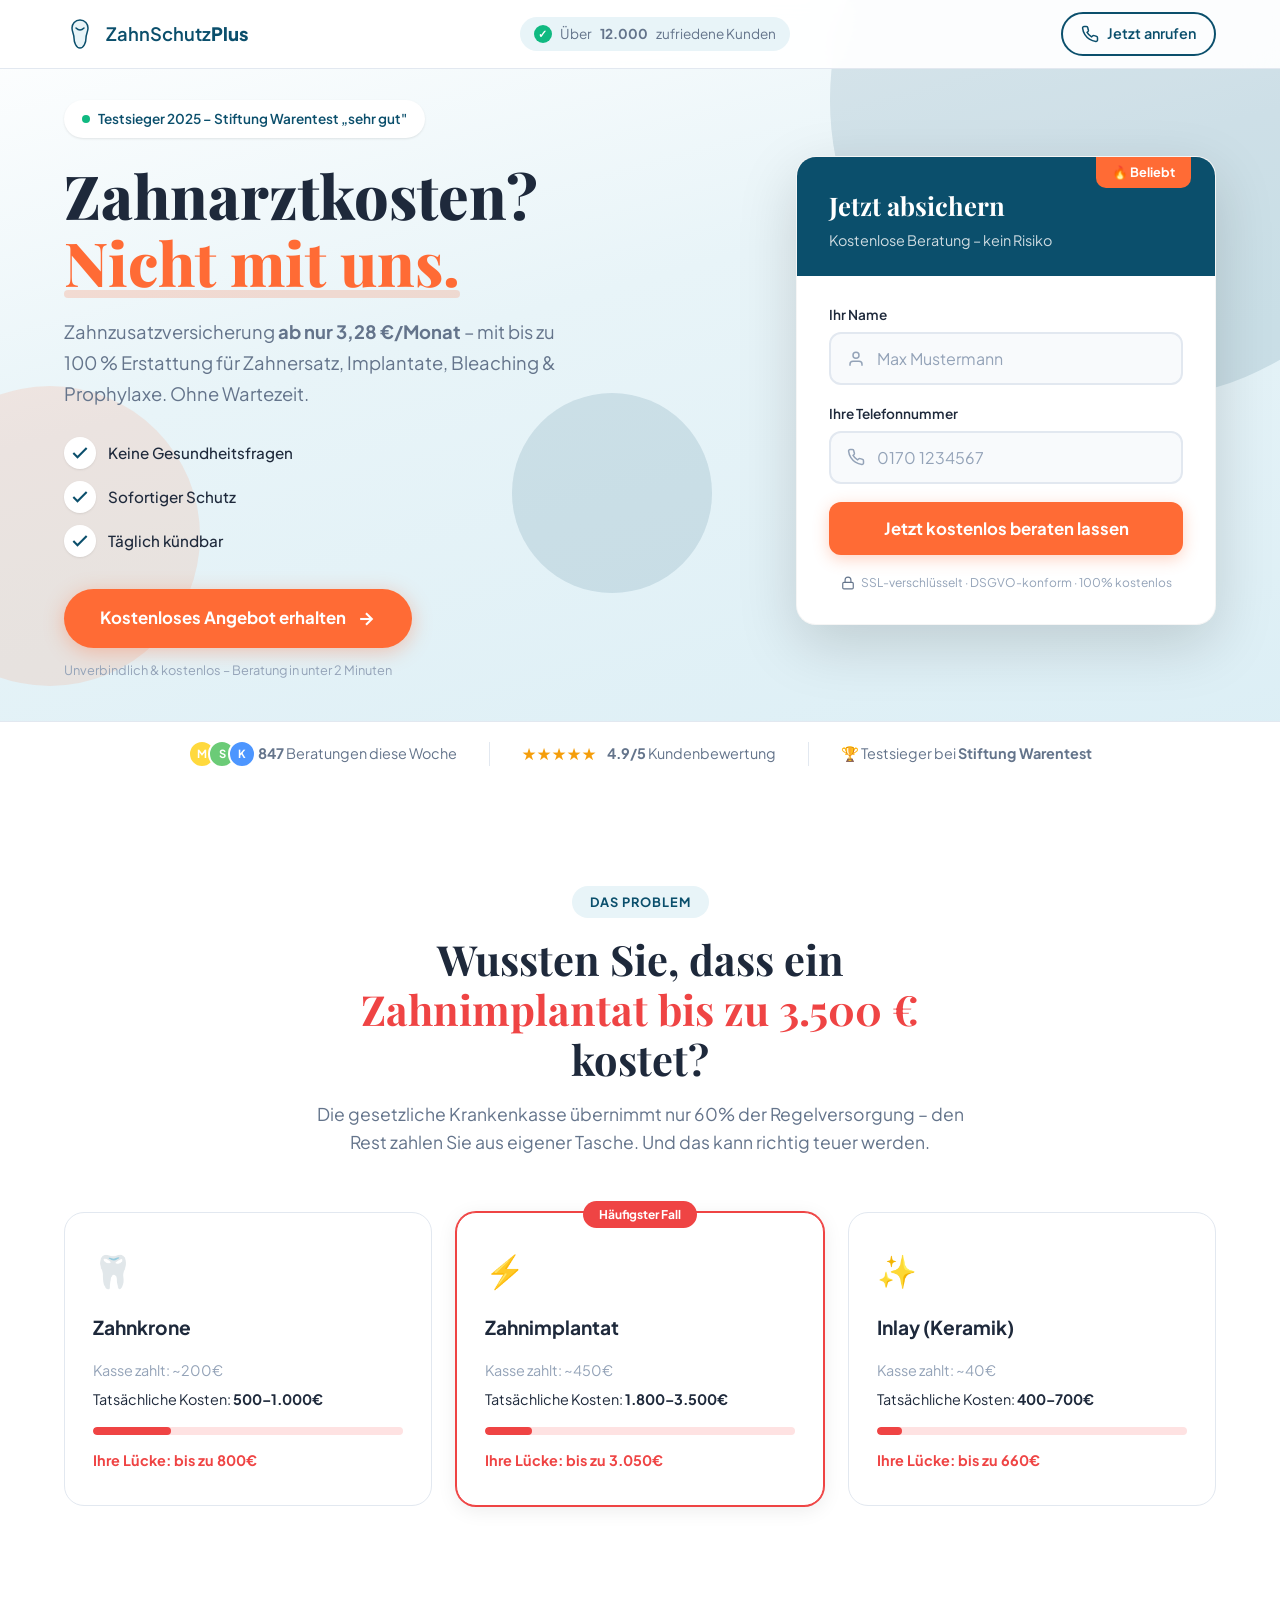
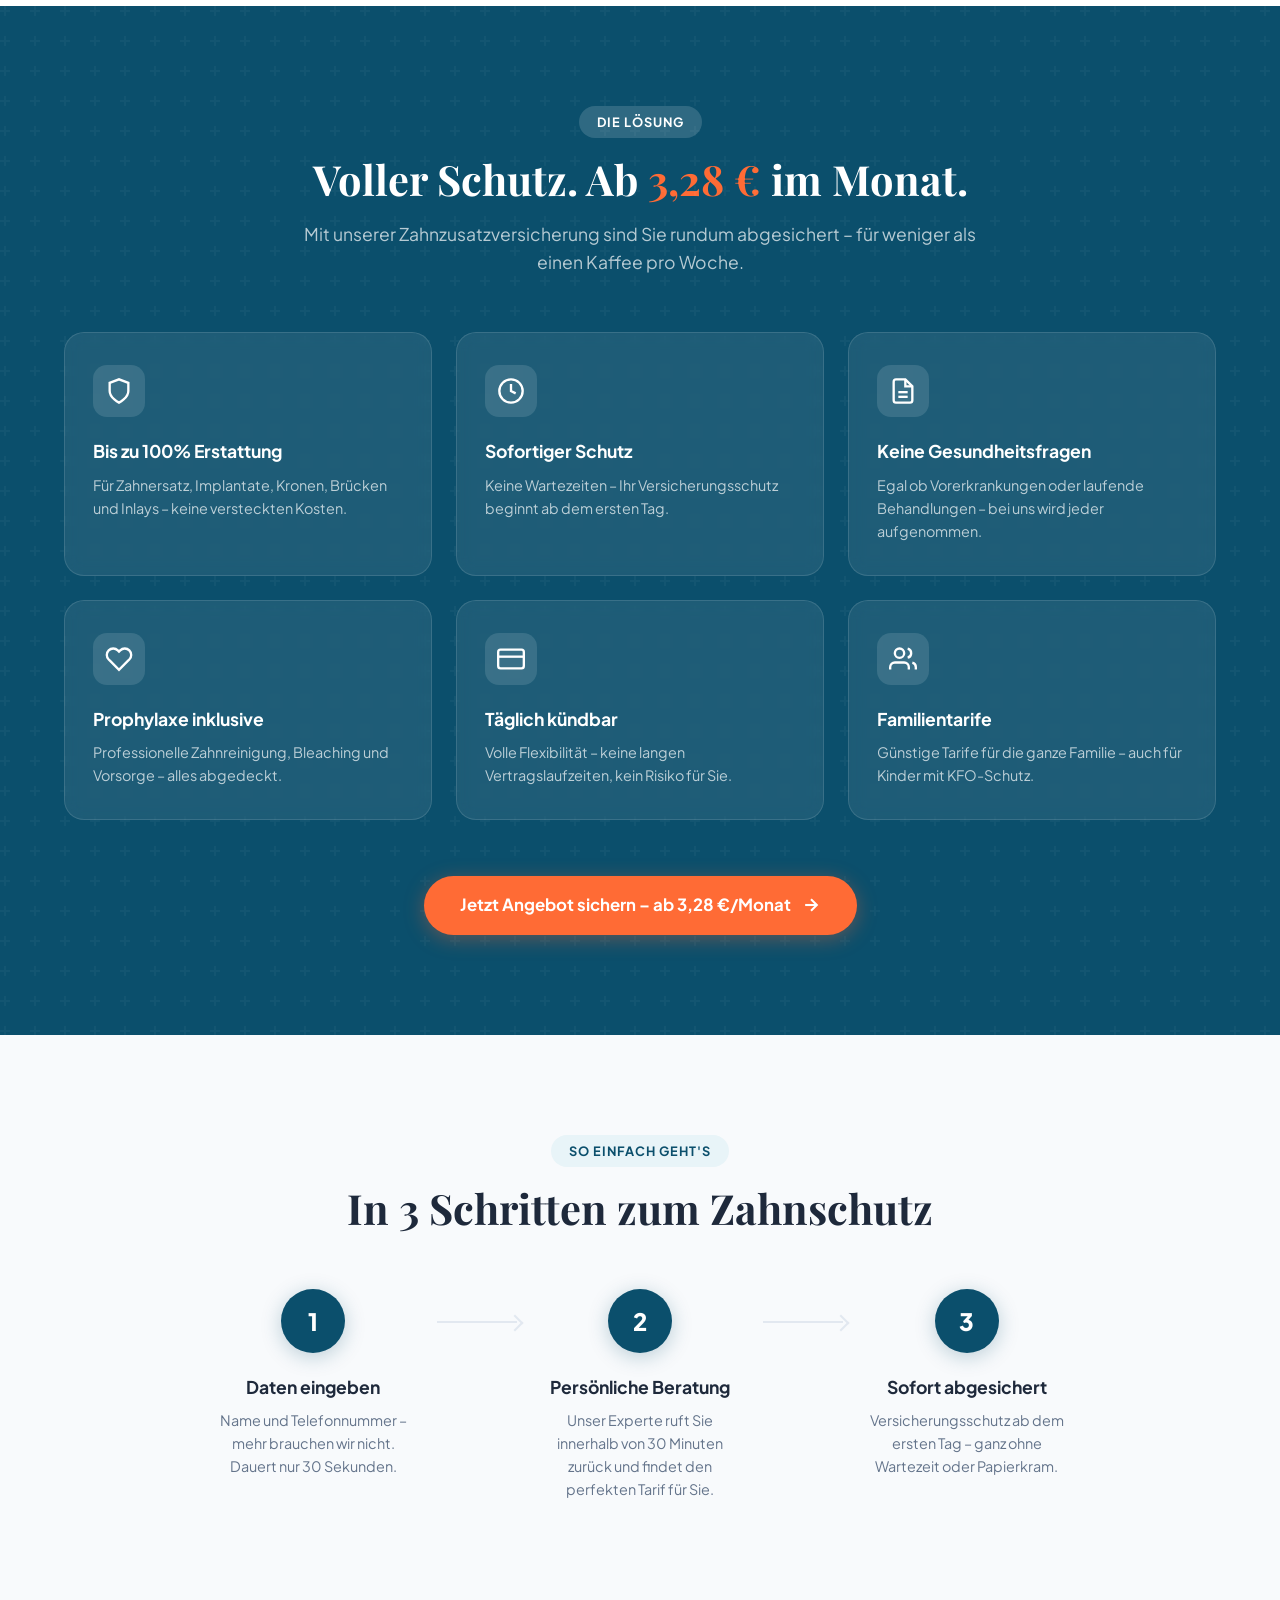
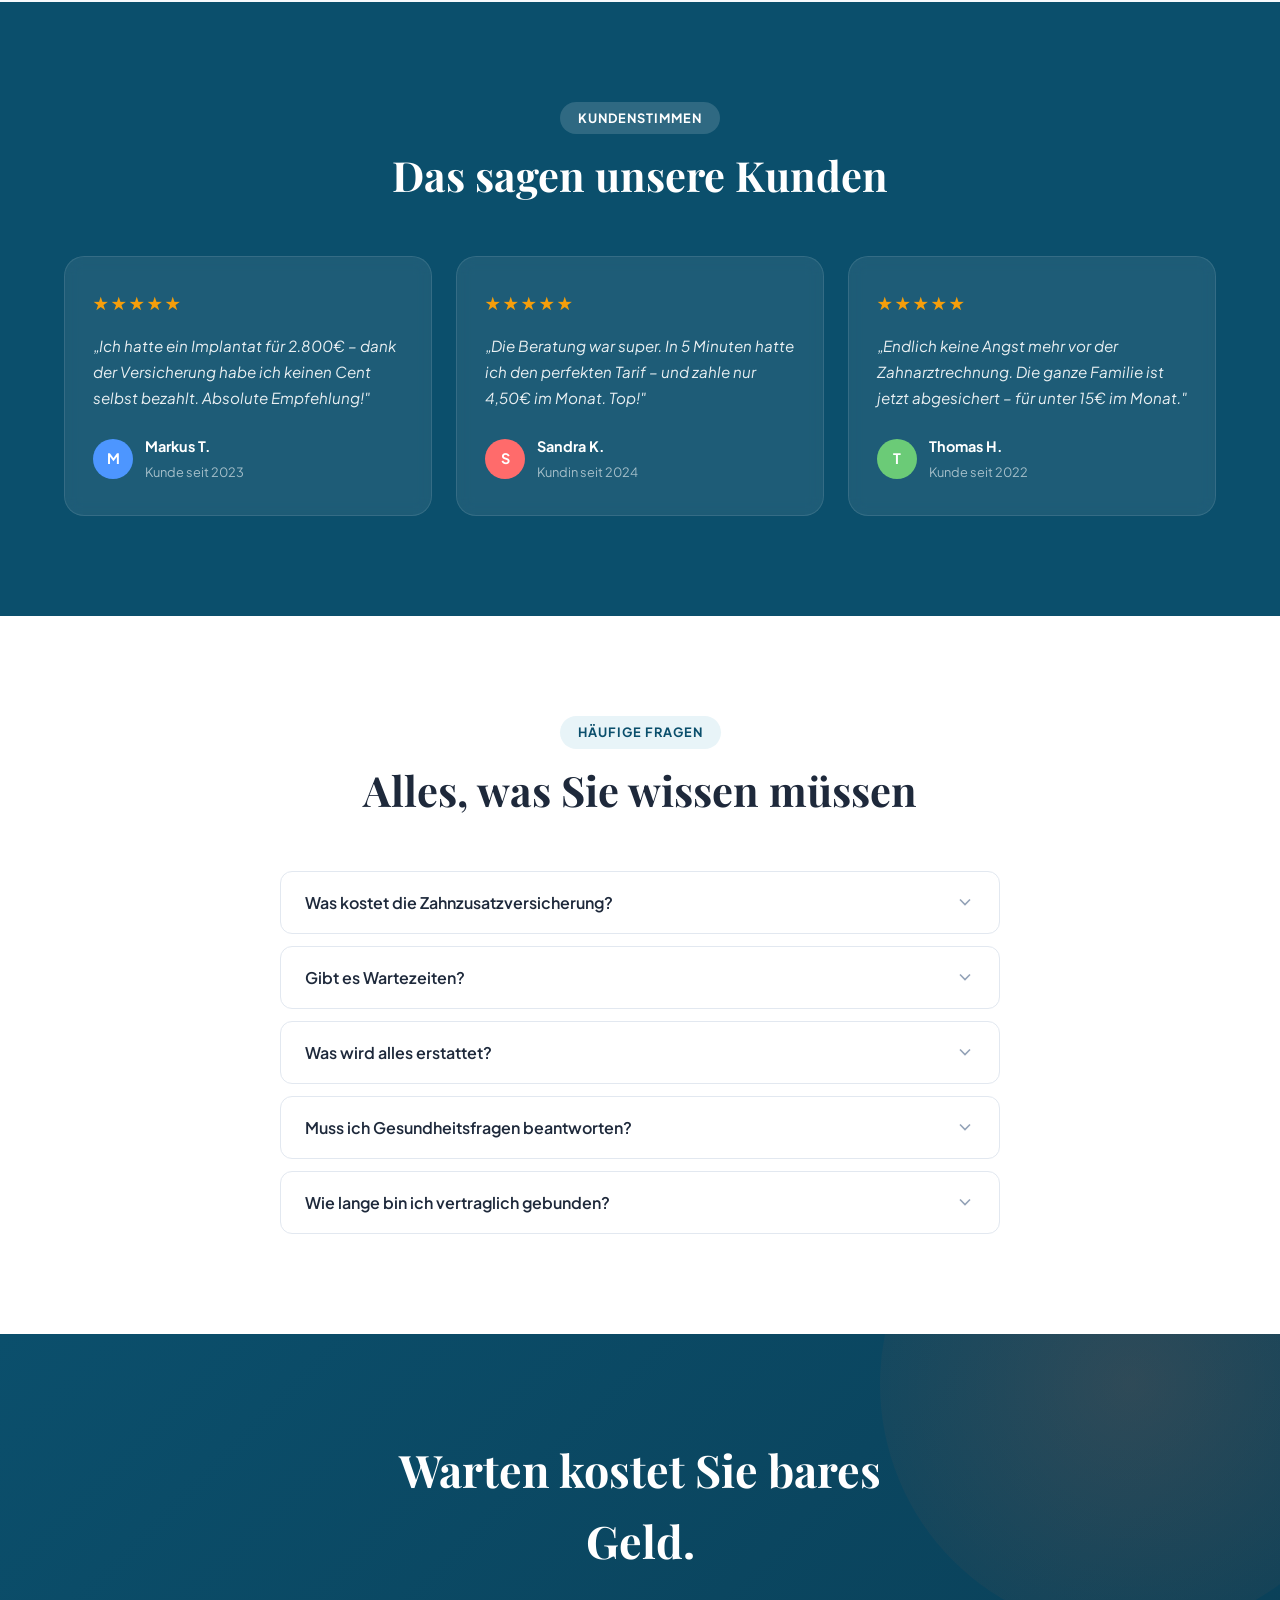
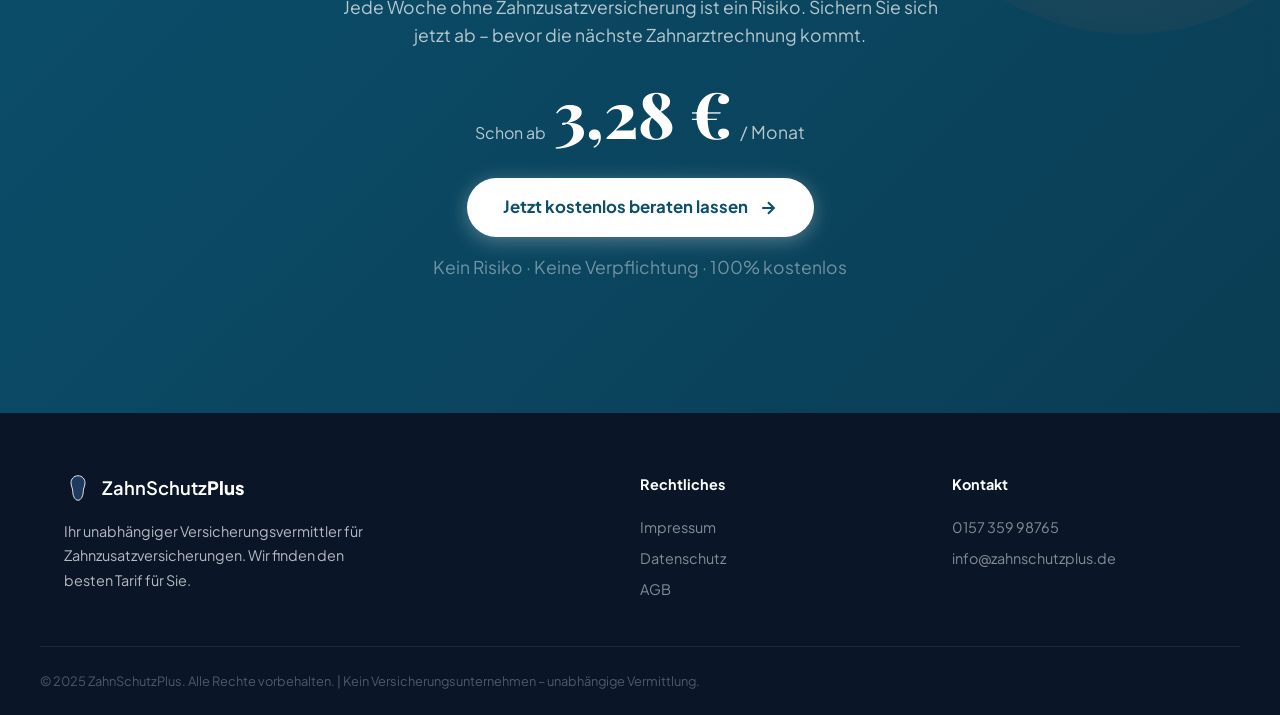
==== index.html @ f031a1da "Start Setup" ====
<!DOCTYPE html>
<html lang="de">
<head>
    <meta charset="UTF-8">
    <meta name="viewport" content="width=device-width, initial-scale=1.0">
    <title>Zahnzusatzversicherung ab 3,28€ – Jetzt Kosten sparen</title>
    <meta name="description" content="Zahnzusatzversicherung ab 3,28€/Monat. Bis zu 100% Erstattung für Zahnersatz, Implantate & Prophylaxe. Jetzt kostenlos beraten lassen!">
    <link rel="preconnect" href="https://fonts.googleapis.com">
    <link rel="preconnect" href="https://fonts.gstatic.com" crossorigin>
    <link href="https://fonts.googleapis.com/css2?family=Plus+Jakarta+Sans:wght@400;500;600;700;800&family=Playfair+Display:wght@700;800&display=swap" rel="stylesheet">
    <link rel="stylesheet" href="styles.css">
    <!-- Meta Pixel Placeholder -->
    <!-- <script>!function(f,b,e,v,n,t,s){...}(window,document,'script','https://connect.facebook.net/en_US/fbevents.js'); fbq('init', 'YOUR_PIXEL_ID'); fbq('track', 'PageView');</script> -->
</head>
<body>
    <!-- Floating CTA Mobile -->
    <div class="floating-cta" id="floatingCta">
        <a href="#formular" class="floating-cta-btn">
            <span class="pulse-dot"></span>
            Jetzt ab 3,28€ absichern
        </a>
    </div>

    <!-- Navigation -->
    <nav class="navbar" id="navbar">
        <div class="container nav-container">
            <div class="logo">
                <svg width="32" height="32" viewBox="0 0 32 32" fill="none">
                    <path d="M16 2C11 2 8 6 8 10C8 14 10 16 10 20C10 24 12 30 16 30C20 30 22 24 22 20C22 16 24 14 24 10C24 6 21 2 16 2Z" fill="url(#toothGrad)" stroke="#0B4F6C" stroke-width="1.5"/>
                    <path d="M12 10C12 10 14 12 16 12C18 12 20 10 20 10" stroke="#0B4F6C" stroke-width="1.5" stroke-linecap="round"/>
                    <defs>
                        <linearGradient id="toothGrad" x1="8" y1="2" x2="24" y2="30">
                            <stop stop-color="#E8F4F8"/>
                            <stop offset="1" stop-color="#B8DDE6"/>
                        </linearGradient>
                    </defs>
                </svg>
                <span>ZahnSchutz<strong>Plus</strong></span>
            </div>
            <div class="nav-badge">
                <span class="badge-icon">✓</span>
                Über <strong>12.000</strong> zufriedene Kunden
            </div>
            <a href="tel:+4915735998765" class="nav-phone">
                <svg width="18" height="18" viewBox="0 0 24 24" fill="none" stroke="currentColor" stroke-width="2"><path d="M22 16.92v3a2 2 0 0 1-2.18 2 19.79 19.79 0 0 1-8.63-3.07 19.5 19.5 0 0 1-6-6 19.79 19.79 0 0 1-3.07-8.67A2 2 0 0 1 4.11 2h3a2 2 0 0 1 2 1.72c.127.96.361 1.903.7 2.81a2 2 0 0 1-.45 2.11L8.09 9.91a16 16 0 0 0 6 6l1.27-1.27a2 2 0 0 1 2.11-.45c.907.339 1.85.573 2.81.7A2 2 0 0 1 22 16.92z"/></svg>
                Jetzt anrufen
            </a>
        </div>
    </nav>

    <!-- Hero Section -->
    <header class="hero">
        <div class="hero-bg-shapes">
            <div class="shape shape-1"></div>
            <div class="shape shape-2"></div>
            <div class="shape shape-3"></div>
        </div>
        <div class="container hero-grid">
            <div class="hero-content">
                <div class="hero-tag">
                    <span class="tag-dot"></span>
                    Testsieger 2025 – Stiftung Warentest „sehr gut"
                </div>
                <h1>
                    Zahnarztkosten?<br>
                    <span class="hero-highlight">Nicht mit uns.</span>
                </h1>
                <p class="hero-subtitle">
                    Zahnzusatzversicherung <strong>ab nur 3,28 €/Monat</strong> – mit bis zu 100&nbsp;% Erstattung für Zahnersatz, Implantate, Bleaching &amp; Prophylaxe. Ohne Wartezeit.
                </p>
                <div class="hero-benefits">
                    <div class="benefit-item">
                        <div class="benefit-icon">
                            <svg width="20" height="20" viewBox="0 0 24 24" fill="none" stroke="#0B4F6C" stroke-width="2.5"><polyline points="20 6 9 17 4 12"/></svg>
                        </div>
                        <span>Keine Gesundheitsfragen</span>
                    </div>
                    <div class="benefit-item">
                        <div class="benefit-icon">
                            <svg width="20" height="20" viewBox="0 0 24 24" fill="none" stroke="#0B4F6C" stroke-width="2.5"><polyline points="20 6 9 17 4 12"/></svg>
                        </div>
                        <span>Sofortiger Schutz</span>
                    </div>
                    <div class="benefit-item">
                        <div class="benefit-icon">
                            <svg width="20" height="20" viewBox="0 0 24 24" fill="none" stroke="#0B4F6C" stroke-width="2.5"><polyline points="20 6 9 17 4 12"/></svg>
                        </div>
                        <span>Täglich kündbar</span>
                    </div>
                </div>
                <a href="#formular" class="hero-cta">
                    Kostenloses Angebot erhalten
                    <svg width="20" height="20" viewBox="0 0 24 24" fill="none" stroke="currentColor" stroke-width="2.5"><line x1="5" y1="12" x2="19" y2="12"/><polyline points="12 5 19 12 12 19"/></svg>
                </a>
                <p class="hero-micro">Unverbindlich &amp; kostenlos – Beratung in unter 2 Minuten</p>
            </div>
            <div class="hero-visual">
                <div class="hero-card" id="formular">
                    <div class="card-header">
                        <div class="card-badge">🔥 Beliebt</div>
                        <h2>Jetzt absichern</h2>
                        <p>Kostenlose Beratung – kein Risiko</p>
                    </div>
                    <form class="lead-form" id="leadForm" action="#" method="POST">
                        <div class="form-group">
                            <label for="name">Ihr Name</label>
                            <div class="input-wrap">
                                <svg width="18" height="18" viewBox="0 0 24 24" fill="none" stroke="#94a3b8" stroke-width="2"><path d="M20 21v-2a4 4 0 0 0-4-4H8a4 4 0 0 0-4 4v2"/><circle cx="12" cy="7" r="4"/></svg>
                                <input type="text" id="name" name="name" placeholder="Max Mustermann" required autocomplete="name">
                            </div>
                        </div>
                        <div class="form-group">
                            <label for="telefon">Ihre Telefonnummer</label>
                            <div class="input-wrap">
                                <svg width="18" height="18" viewBox="0 0 24 24" fill="none" stroke="#94a3b8" stroke-width="2"><path d="M22 16.92v3a2 2 0 0 1-2.18 2 19.79 19.79 0 0 1-8.63-3.07 19.5 19.5 0 0 1-6-6 19.79 19.79 0 0 1-3.07-8.67A2 2 0 0 1 4.11 2h3a2 2 0 0 1 2 1.72c.127.96.361 1.903.7 2.81a2 2 0 0 1-.45 2.11L8.09 9.91a16 16 0 0 0 6 6l1.27-1.27a2 2 0 0 1 2.11-.45c.907.339 1.85.573 2.81.7A2 2 0 0 1 22 16.92z"/></svg>
                                <input type="tel" id="telefon" name="telefon" placeholder="0170 1234567" required autocomplete="tel">
                            </div>
                        </div>
                        <button type="submit" class="submit-btn" id="submitBtn">
                            <span class="btn-text">Jetzt kostenlos beraten lassen</span>
                            <span class="btn-loader" style="display:none;">
                                <svg width="20" height="20" viewBox="0 0 24 24"><circle cx="12" cy="12" r="10" stroke="white" stroke-width="3" fill="none" stroke-dasharray="31.4 31.4" stroke-linecap="round"><animateTransform attributeName="transform" type="rotate" dur="1s" from="0 12 12" to="360 12 12" repeatCount="indefinite"/></circle></svg>
                            </span>
                        </button>
                        <div class="form-trust">
                            <svg width="14" height="14" viewBox="0 0 24 24" fill="none" stroke="#64748b" stroke-width="2"><rect x="3" y="11" width="18" height="11" rx="2" ry="2"/><path d="M7 11V7a5 5 0 0 1 10 0v4"/></svg>
                            <span>SSL-verschlüsselt · DSGVO-konform · 100% kostenlos</span>
                        </div>
                    </form>
                    <div class="form-success" id="formSuccess" style="display:none;">
                        <div class="success-icon">
                            <svg width="48" height="48" viewBox="0 0 24 24" fill="none" stroke="#10b981" stroke-width="2"><path d="M22 11.08V12a10 10 0 1 1-5.93-9.14"/><polyline points="22 4 12 14.01 9 11.01"/></svg>
                        </div>
                        <h3>Vielen Dank!</h3>
                        <p>Wir melden uns innerhalb von <strong>30 Minuten</strong> bei Ihnen – versprochen.</p>
                    </div>
                </div>
            </div>
        </div>
        <!-- Social Proof Bar -->
        <div class="social-proof-bar">
            <div class="container proof-scroll">
                <div class="proof-item">
                    <div class="proof-avatars">
                        <div class="avatar" style="background:#FFD93D;">M</div>
                        <div class="avatar" style="background:#6BCB77;">S</div>
                        <div class="avatar" style="background:#4D96FF;">K</div>
                    </div>
                    <span><strong>847</strong> Beratungen diese Woche</span>
                </div>
                <div class="proof-divider"></div>
                <div class="proof-item">
                    <div class="stars">★★★★★</div>
                    <span><strong>4.9/5</strong> Kundenbewertung</span>
                </div>
                <div class="proof-divider"></div>
                <div class="proof-item">
                    <span>🏆 Testsieger bei <strong>Stiftung Warentest</strong></span>
                </div>
            </div>
        </div>
    </header>

    <!-- Problem / Pain Section -->
    <section class="pain-section">
        <div class="container">
            <div class="pain-header">
                <span class="section-tag">Das Problem</span>
                <h2>Wussten Sie, dass ein <span class="text-accent">Zahnimplantat bis zu 3.500&nbsp;€</span> kostet?</h2>
                <p>Die gesetzliche Krankenkasse übernimmt nur 60% der Regelversorgung – den Rest zahlen Sie aus eigener Tasche. Und das kann richtig teuer werden.</p>
            </div>
            <div class="cost-cards">
                <div class="cost-card">
                    <div class="cost-icon">🦷</div>
                    <h3>Zahnkrone</h3>
                    <div class="cost-range">
                        <span class="cost-kasse">Kasse zahlt: ~200€</span>
                        <span class="cost-real">Tatsächliche Kosten: <strong>500–1.000€</strong></span>
                    </div>
                    <div class="cost-bar">
                        <div class="cost-bar-fill" style="--fill: 25%"></div>
                    </div>
                    <span class="cost-gap">Ihre Lücke: bis zu 800€</span>
                </div>
                <div class="cost-card featured">
                    <div class="cost-icon">⚡</div>
                    <h3>Zahnimplantat</h3>
                    <div class="cost-range">
                        <span class="cost-kasse">Kasse zahlt: ~450€</span>
                        <span class="cost-real">Tatsächliche Kosten: <strong>1.800–3.500€</strong></span>
                    </div>
                    <div class="cost-bar">
                        <div class="cost-bar-fill" style="--fill: 15%"></div>
                    </div>
                    <span class="cost-gap">Ihre Lücke: bis zu 3.050€</span>
                </div>
                <div class="cost-card">
                    <div class="cost-icon">✨</div>
                    <h3>Inlay (Keramik)</h3>
                    <div class="cost-range">
                        <span class="cost-kasse">Kasse zahlt: ~40€</span>
                        <span class="cost-real">Tatsächliche Kosten: <strong>400–700€</strong></span>
                    </div>
                    <div class="cost-bar">
                        <div class="cost-bar-fill" style="--fill: 8%"></div>
                    </div>
                    <span class="cost-gap">Ihre Lücke: bis zu 660€</span>
                </div>
            </div>
        </div>
    </section>

    <!-- Solution / Benefits Section -->
    <section class="solution-section">
        <div class="container">
            <div class="solution-header">
                <span class="section-tag tag-light">Die Lösung</span>
                <h2>Voller Schutz. Ab <span class="price-highlight">3,28 €</span> im Monat.</h2>
                <p>Mit unserer Zahnzusatzversicherung sind Sie rundum abgesichert – für weniger als einen Kaffee pro Woche.</p>
            </div>
            <div class="benefits-grid">
                <div class="benefit-card">
                    <div class="bc-icon">
                        <svg width="28" height="28" viewBox="0 0 24 24" fill="none" stroke="currentColor" stroke-width="2"><path d="M12 22s8-4 8-10V5l-8-3-8 3v7c0 6 8 10 8 10z"/></svg>
                    </div>
                    <h3>Bis zu 100% Erstattung</h3>
                    <p>Für Zahnersatz, Implantate, Kronen, Brücken und Inlays – keine versteckten Kosten.</p>
                </div>
                <div class="benefit-card">
                    <div class="bc-icon">
                        <svg width="28" height="28" viewBox="0 0 24 24" fill="none" stroke="currentColor" stroke-width="2"><circle cx="12" cy="12" r="10"/><polyline points="12 6 12 12 16 14"/></svg>
                    </div>
                    <h3>Sofortiger Schutz</h3>
                    <p>Keine Wartezeiten – Ihr Versicherungsschutz beginnt ab dem ersten Tag.</p>
                </div>
                <div class="benefit-card">
                    <div class="bc-icon">
                        <svg width="28" height="28" viewBox="0 0 24 24" fill="none" stroke="currentColor" stroke-width="2"><path d="M14 2H6a2 2 0 0 0-2 2v16a2 2 0 0 0 2 2h12a2 2 0 0 0 2-2V8z"/><polyline points="14 2 14 8 20 8"/><line x1="16" y1="13" x2="8" y2="13"/><line x1="16" y1="17" x2="8" y2="17"/></svg>
                    </div>
                    <h3>Keine Gesundheitsfragen</h3>
                    <p>Egal ob Vorerkrankungen oder laufende Behandlungen – bei uns wird jeder aufgenommen.</p>
                </div>
                <div class="benefit-card">
                    <div class="bc-icon">
                        <svg width="28" height="28" viewBox="0 0 24 24" fill="none" stroke="currentColor" stroke-width="2"><path d="M20.84 4.61a5.5 5.5 0 0 0-7.78 0L12 5.67l-1.06-1.06a5.5 5.5 0 0 0-7.78 7.78l1.06 1.06L12 21.23l7.78-7.78 1.06-1.06a5.5 5.5 0 0 0 0-7.78z"/></svg>
                    </div>
                    <h3>Prophylaxe inklusive</h3>
                    <p>Professionelle Zahnreinigung, Bleaching und Vorsorge – alles abgedeckt.</p>
                </div>
                <div class="benefit-card">
                    <div class="bc-icon">
                        <svg width="28" height="28" viewBox="0 0 24 24" fill="none" stroke="currentColor" stroke-width="2"><rect x="1" y="4" width="22" height="16" rx="2" ry="2"/><line x1="1" y1="10" x2="23" y2="10"/></svg>
                    </div>
                    <h3>Täglich kündbar</h3>
                    <p>Volle Flexibilität – keine langen Vertragslaufzeiten, kein Risiko für Sie.</p>
                </div>
                <div class="benefit-card">
                    <div class="bc-icon">
                        <svg width="28" height="28" viewBox="0 0 24 24" fill="none" stroke="currentColor" stroke-width="2"><path d="M17 21v-2a4 4 0 0 0-4-4H5a4 4 0 0 0-4 4v2"/><circle cx="9" cy="7" r="4"/><path d="M23 21v-2a4 4 0 0 0-3-3.87"/><path d="M16 3.13a4 4 0 0 1 0 7.75"/></svg>
                    </div>
                    <h3>Familientarife</h3>
                    <p>Günstige Tarife für die ganze Familie – auch für Kinder mit KFO-Schutz.</p>
                </div>
            </div>
            <div class="solution-cta">
                <a href="#formular" class="hero-cta">
                    Jetzt Angebot sichern – ab 3,28 €/Monat
                    <svg width="20" height="20" viewBox="0 0 24 24" fill="none" stroke="currentColor" stroke-width="2.5"><line x1="5" y1="12" x2="19" y2="12"/><polyline points="12 5 19 12 12 19"/></svg>
                </a>
            </div>
        </div>
    </section>

    <!-- How It Works -->
    <section class="process-section">
        <div class="container">
            <div class="process-header">
                <span class="section-tag">So einfach geht's</span>
                <h2>In 3 Schritten zum Zahnschutz</h2>
            </div>
            <div class="process-steps">
                <div class="step">
                    <div class="step-number">1</div>
                    <div class="step-content">
                        <h3>Daten eingeben</h3>
                        <p>Name und Telefonnummer – mehr brauchen wir nicht. Dauert nur 30 Sekunden.</p>
                    </div>
                </div>
                <div class="step-connector"></div>
                <div class="step">
                    <div class="step-number">2</div>
                    <div class="step-content">
                        <h3>Persönliche Beratung</h3>
                        <p>Unser Experte ruft Sie innerhalb von 30 Minuten zurück und findet den perfekten Tarif für Sie.</p>
                    </div>
                </div>
                <div class="step-connector"></div>
                <div class="step">
                    <div class="step-number">3</div>
                    <div class="step-content">
                        <h3>Sofort abgesichert</h3>
                        <p>Versicherungsschutz ab dem ersten Tag – ganz ohne Wartezeit oder Papierkram.</p>
                    </div>
                </div>
            </div>
        </div>
    </section>

    <!-- Testimonials -->
    <section class="testimonials-section">
        <div class="container">
            <div class="testimonials-header">
                <span class="section-tag tag-light">Kundenstimmen</span>
                <h2>Das sagen unsere Kunden</h2>
            </div>
            <div class="testimonials-grid">
                <div class="testimonial-card">
                    <div class="tc-stars">★★★★★</div>
                    <p>„Ich hatte ein Implantat für 2.800€ – dank der Versicherung habe ich keinen Cent selbst bezahlt. Absolute Empfehlung!"</p>
                    <div class="tc-author">
                        <div class="tc-avatar" style="background:#4D96FF;">M</div>
                        <div>
                            <strong>Markus T.</strong>
                            <span>Kunde seit 2023</span>
                        </div>
                    </div>
                </div>
                <div class="testimonial-card">
                    <div class="tc-stars">★★★★★</div>
                    <p>„Die Beratung war super. In 5 Minuten hatte ich den perfekten Tarif – und zahle nur 4,50€ im Monat. Top!"</p>
                    <div class="tc-author">
                        <div class="tc-avatar" style="background:#FF6B6B;">S</div>
                        <div>
                            <strong>Sandra K.</strong>
                            <span>Kundin seit 2024</span>
                        </div>
                    </div>
                </div>
                <div class="testimonial-card">
                    <div class="tc-stars">★★★★★</div>
                    <p>„Endlich keine Angst mehr vor der Zahnarztrechnung. Die ganze Familie ist jetzt abgesichert – für unter 15€ im Monat."</p>
                    <div class="tc-author">
                        <div class="tc-avatar" style="background:#6BCB77;">T</div>
                        <div>
                            <strong>Thomas H.</strong>
                            <span>Kunde seit 2022</span>
                        </div>
                    </div>
                </div>
            </div>
        </div>
    </section>

    <!-- FAQ Section -->
    <section class="faq-section">
        <div class="container">
            <div class="faq-header">
                <span class="section-tag">Häufige Fragen</span>
                <h2>Alles, was Sie wissen müssen</h2>
            </div>
            <div class="faq-list">
                <div class="faq-item">
                    <button class="faq-question" aria-expanded="false">
                        <span>Was kostet die Zahnzusatzversicherung?</span>
                        <svg width="20" height="20" viewBox="0 0 24 24" fill="none" stroke="currentColor" stroke-width="2"><polyline points="6 9 12 15 18 9"/></svg>
                    </button>
                    <div class="faq-answer">
                        <p>Unsere Tarife starten bereits ab <strong>3,28 € pro Monat</strong>. Der genaue Beitrag hängt von Ihrem Alter und dem gewählten Leistungsumfang ab. In der kostenlosen Beratung finden wir den optimalen Tarif für Sie.</p>
                    </div>
                </div>
                <div class="faq-item">
                    <button class="faq-question" aria-expanded="false">
                        <span>Gibt es Wartezeiten?</span>
                        <svg width="20" height="20" viewBox="0 0 24 24" fill="none" stroke="currentColor" stroke-width="2"><polyline points="6 9 12 15 18 9"/></svg>
                    </button>
                    <div class="faq-answer">
                        <p>Nein! Bei vielen unserer Top-Tarife gibt es <strong>keine Wartezeiten</strong>. Ihr Versicherungsschutz beginnt sofort ab dem ersten Tag – auch für bereits geplante Behandlungen.</p>
                    </div>
                </div>
                <div class="faq-item">
                    <button class="faq-question" aria-expanded="false">
                        <span>Was wird alles erstattet?</span>
                        <svg width="20" height="20" viewBox="0 0 24 24" fill="none" stroke="currentColor" stroke-width="2"><polyline points="6 9 12 15 18 9"/></svg>
                    </button>
                    <div class="faq-answer">
                        <p>Je nach Tarif erhalten Sie <strong>bis zu 100% Erstattung</strong> für: Zahnersatz (Kronen, Brücken, Implantate), Inlays, professionelle Zahnreinigung, Bleaching, Kieferorthopädie und alle weiteren zahnärztlichen Behandlungen.</p>
                    </div>
                </div>
                <div class="faq-item">
                    <button class="faq-question" aria-expanded="false">
                        <span>Muss ich Gesundheitsfragen beantworten?</span>
                        <svg width="20" height="20" viewBox="0 0 24 24" fill="none" stroke="currentColor" stroke-width="2"><polyline points="6 9 12 15 18 9"/></svg>
                    </button>
                    <div class="faq-answer">
                        <p><strong>Nein.</strong> Bei unseren beliebtesten Tarifen gibt es keine Gesundheitsfragen. Egal ob Vorerkrankungen, fehlende Zähne oder laufende Behandlungen – Sie werden aufgenommen.</p>
                    </div>
                </div>
                <div class="faq-item">
                    <button class="faq-question" aria-expanded="false">
                        <span>Wie lange bin ich vertraglich gebunden?</span>
                        <svg width="20" height="20" viewBox="0 0 24 24" fill="none" stroke="currentColor" stroke-width="2"><polyline points="6 9 12 15 18 9"/></svg>
                    </button>
                    <div class="faq-answer">
                        <p>Sie sind <strong>täglich kündbar</strong>. Keine Mindestlaufzeit, kein Risiko. Wenn Sie nicht zufrieden sind, können Sie jederzeit ohne Angabe von Gründen kündigen.</p>
                    </div>
                </div>
            </div>
        </div>
    </section>

    <!-- Final CTA Section -->
    <section class="final-cta-section">
        <div class="container">
            <div class="final-cta-content">
                <h2>Warten kostet Sie bares Geld.</h2>
                <p>Jede Woche ohne Zahnzusatzversicherung ist ein Risiko. Sichern Sie sich jetzt ab – bevor die nächste Zahnarztrechnung kommt.</p>
                <div class="final-price">
                    <span class="price-label">Schon ab</span>
                    <span class="price-value">3,28 €</span>
                    <span class="price-period">/ Monat</span>
                </div>
                <a href="#formular" class="hero-cta cta-white">
                    Jetzt kostenlos beraten lassen
                    <svg width="20" height="20" viewBox="0 0 24 24" fill="none" stroke="currentColor" stroke-width="2.5"><line x1="5" y1="12" x2="19" y2="12"/><polyline points="12 5 19 12 12 19"/></svg>
                </a>
                <p class="final-micro">Kein Risiko · Keine Verpflichtung · 100% kostenlos</p>
            </div>
        </div>
    </section>

    <!-- Footer -->
    <footer class="footer">
        <div class="container footer-grid">
            <div class="footer-brand">
                <div class="logo">
                    <svg width="28" height="28" viewBox="0 0 32 32" fill="none">
                        <path d="M16 2C11 2 8 6 8 10C8 14 10 16 10 20C10 24 12 30 16 30C20 30 22 24 22 20C22 16 24 14 24 10C24 6 21 2 16 2Z" fill="#1e3a5f" stroke="#fff" stroke-width="1"/>
                    </svg>
                    <span>ZahnSchutz<strong>Plus</strong></span>
                </div>
                <p>Ihr unabhängiger Versicherungsvermittler für Zahnzusatzversicherungen. Wir finden den besten Tarif für Sie.</p>
            </div>
            <div class="footer-links">
                <h4>Rechtliches</h4>
                <a href="impressum.html">Impressum</a>
                <a href="datenschutz.html">Datenschutz</a>
                <a href="agb.html">AGB</a>
            </div>
            <div class="footer-links">
                <h4>Kontakt</h4>
                <a href="tel:+4915735998765">0157 359 98765</a>
                <a href="mailto:info@zahnschutzplus.de">info@zahnschutzplus.de</a>
            </div>
        </div>
        <div class="container footer-bottom">
            <p>© 2025 ZahnSchutzPlus. Alle Rechte vorbehalten. | Kein Versicherungsunternehmen – unabhängige Vermittlung.</p>
        </div>
    </footer>

    <script src="script.js"></script>
</body>
</html>
---- styles.css ----
/* ========================================
   ZahnSchutzPlus – Lead Generation Page
   Premium Insurance Landing Page Styles
   ======================================== */

:root {
    --primary: #0B4F6C;
    --primary-dark: #083D54;
    --primary-light: #E8F4F8;
    --accent: #FF6B35;
    --accent-hover: #E55A2B;
    --success: #10b981;
    --warning: #f59e0b;
    --danger: #ef4444;
    --text: #1e293b;
    --text-muted: #64748b;
    --text-light: #94a3b8;
    --bg: #ffffff;
    --bg-soft: #f8fafc;
    --bg-warm: #FFF8F3;
    --border: #e2e8f0;
    --shadow-sm: 0 1px 3px rgba(0,0,0,.06), 0 1px 2px rgba(0,0,0,.04);
    --shadow-md: 0 4px 20px rgba(0,0,0,.08);
    --shadow-lg: 0 12px 40px rgba(0,0,0,.12);
    --shadow-xl: 0 20px 60px rgba(0,0,0,.15);
    --radius: 12px;
    --radius-lg: 20px;
    --radius-xl: 28px;
}

* { margin: 0; padding: 0; box-sizing: border-box; }

html { scroll-behavior: smooth; scroll-padding-top: 80px; }

body {
    font-family: 'Plus Jakarta Sans', -apple-system, BlinkMacSystemFont, sans-serif;
    color: var(--text);
    background: var(--bg);
    line-height: 1.6;
    -webkit-font-smoothing: antialiased;
    overflow-x: hidden;
}

.container {
    max-width: 1200px;
    margin: 0 auto;
    padding: 0 24px;
}

/* ---- Navbar ---- */
.navbar {
    position: fixed;
    top: 0;
    left: 0;
    right: 0;
    z-index: 100;
    background: rgba(255,255,255,.92);
    backdrop-filter: blur(16px);
    border-bottom: 1px solid var(--border);
    transition: box-shadow .3s, transform .3s;
}
.navbar.scrolled { box-shadow: var(--shadow-md); }

.nav-container {
    display: flex;
    align-items: center;
    justify-content: space-between;
    height: 68px;
}

.logo {
    display: flex;
    align-items: center;
    gap: 10px;
    font-size: 1.15rem;
    font-weight: 600;
    color: var(--primary);
    text-decoration: none;
}
.logo strong { font-weight: 800; }

.nav-badge {
    display: flex;
    align-items: center;
    gap: 8px;
    font-size: .85rem;
    color: var(--text-muted);
    background: var(--primary-light);
    padding: 6px 14px;
    border-radius: 100px;
}
.badge-icon {
    background: var(--success);
    color: white;
    width: 18px;
    height: 18px;
    border-radius: 50%;
    display: flex;
    align-items: center;
    justify-content: center;
    font-size: .7rem;
    font-weight: 700;
}

.nav-phone {
    display: flex;
    align-items: center;
    gap: 8px;
    color: var(--primary);
    font-weight: 600;
    text-decoration: none;
    padding: 8px 18px;
    border: 2px solid var(--primary);
    border-radius: 100px;
    transition: all .2s;
    font-size: .9rem;
}
.nav-phone:hover { background: var(--primary); color: white; }

@media (max-width: 768px) {
    .nav-badge { display: none; }
    .nav-phone span { display: none; }
    .nav-phone { padding: 8px; border-radius: 50%; }
}

/* ---- Hero ---- */
.hero {
    padding-top: 100px;
    background: linear-gradient(165deg, #ffffff 0%, var(--primary-light) 40%, #dbeef5 100%);
    position: relative;
    overflow: hidden;
}

.hero-bg-shapes {
    position: absolute;
    inset: 0;
    pointer-events: none;
}
.shape {
    position: absolute;
    border-radius: 50%;
    opacity: .12;
}
.shape-1 {
    width: 600px; height: 600px;
    background: var(--primary);
    top: -200px; right: -150px;
}
.shape-2 {
    width: 300px; height: 300px;
    background: var(--accent);
    bottom: 100px; left: -100px;
}
.shape-3 {
    width: 200px; height: 200px;
    background: var(--primary);
    top: 50%; left: 40%;
}

.hero-grid {
    display: grid;
    grid-template-columns: 1fr 420px;
    gap: 60px;
    align-items: center;
    padding-bottom: 40px;
}

.hero-tag {
    display: inline-flex;
    align-items: center;
    gap: 8px;
    background: white;
    padding: 8px 18px;
    border-radius: 100px;
    font-size: .85rem;
    font-weight: 600;
    color: var(--primary);
    box-shadow: var(--shadow-sm);
    margin-bottom: 24px;
    animation: fadeInUp .6s ease-out;
}
.tag-dot {
    width: 8px; height: 8px;
    background: var(--success);
    border-radius: 50%;
    animation: pulse-green 2s infinite;
}

@keyframes pulse-green {
    0%, 100% { opacity: 1; transform: scale(1); }
    50% { opacity: .5; transform: scale(1.5); }
}

.hero h1 {
    font-family: 'Playfair Display', serif;
    font-size: clamp(2.5rem, 5vw, 3.8rem);
    font-weight: 800;
    line-height: 1.1;
    margin-bottom: 20px;
    animation: fadeInUp .6s ease-out .1s both;
}
.hero-highlight {
    color: var(--accent);
    position: relative;
}
.hero-highlight::after {
    content: '';
    position: absolute;
    bottom: 4px; left: 0;
    width: 100%; height: 8px;
    background: rgba(255, 107, 53, .2);
    border-radius: 4px;
    z-index: -1;
}

.hero-subtitle {
    font-size: 1.15rem;
    color: var(--text-muted);
    line-height: 1.7;
    margin-bottom: 28px;
    max-width: 520px;
    animation: fadeInUp .6s ease-out .2s both;
}

.hero-benefits {
    display: flex;
    flex-direction: column;
    gap: 12px;
    margin-bottom: 32px;
    animation: fadeInUp .6s ease-out .3s both;
}
.benefit-item {
    display: flex;
    align-items: center;
    gap: 12px;
    font-weight: 500;
    font-size: .95rem;
}
.benefit-icon {
    width: 32px; height: 32px;
    background: white;
    border-radius: 50%;
    display: flex;
    align-items: center;
    justify-content: center;
    box-shadow: var(--shadow-sm);
    flex-shrink: 0;
}

.hero-cta {
    display: inline-flex;
    align-items: center;
    gap: 10px;
    background: var(--accent);
    color: white;
    padding: 16px 36px;
    border-radius: 100px;
    font-size: 1.05rem;
    font-weight: 700;
    text-decoration: none;
    transition: all .25s;
    box-shadow: 0 4px 20px rgba(255, 107, 53, .35);
    animation: fadeInUp .6s ease-out .4s both;
}
.hero-cta:hover {
    background: var(--accent-hover);
    transform: translateY(-2px);
    box-shadow: 0 8px 30px rgba(255, 107, 53, .45);
}
.hero-cta svg { transition: transform .2s; }
.hero-cta:hover svg { transform: translateX(4px); }

.cta-white {
    background: white;
    color: var(--primary);
    box-shadow: 0 4px 20px rgba(255,255,255,.3);
}
.cta-white:hover {
    background: #f0f4f8;
    box-shadow: 0 8px 30px rgba(255,255,255,.4);
}

.hero-micro {
    font-size: .8rem;
    color: var(--text-light);
    margin-top: 12px;
    animation: fadeInUp .6s ease-out .5s both;
}

/* ---- Hero Card / Form ---- */
.hero-visual {
    animation: fadeInUp .8s ease-out .3s both;
}

.hero-card {
    background: white;
    border-radius: var(--radius-lg);
    box-shadow: var(--shadow-xl);
    overflow: hidden;
    border: 1px solid rgba(0,0,0,.04);
}

.card-header {
    background: var(--primary);
    color: white;
    padding: 28px 32px 24px;
    position: relative;
}
.card-header h2 {
    font-family: 'Playfair Display', serif;
    font-size: 1.6rem;
    margin-bottom: 4px;
}
.card-header p {
    opacity: .8;
    font-size: .9rem;
}
.card-badge {
    position: absolute;
    top: -1px;
    right: 24px;
    background: var(--accent);
    color: white;
    padding: 6px 16px;
    border-radius: 0 0 10px 10px;
    font-size: .8rem;
    font-weight: 700;
}

.lead-form {
    padding: 28px 32px 32px;
    display: flex;
    flex-direction: column;
    gap: 18px;
}

.form-group label {
    display: block;
    font-size: .85rem;
    font-weight: 600;
    color: var(--text);
    margin-bottom: 6px;
}

.input-wrap {
    display: flex;
    align-items: center;
    gap: 12px;
    background: var(--bg-soft);
    border: 2px solid var(--border);
    border-radius: var(--radius);
    padding: 14px 16px;
    transition: all .2s;
}
.input-wrap:focus-within {
    border-color: var(--primary);
    background: white;
    box-shadow: 0 0 0 4px rgba(11,79,108,.1);
}
.input-wrap input {
    flex: 1;
    border: none;
    background: transparent;
    font-size: 1rem;
    color: var(--text);
    font-family: inherit;
    outline: none;
}
.input-wrap input::placeholder { color: var(--text-light); }

.submit-btn {
    background: var(--accent);
    color: white;
    border: none;
    padding: 16px;
    border-radius: var(--radius);
    font-size: 1.05rem;
    font-weight: 700;
    font-family: inherit;
    cursor: pointer;
    transition: all .25s;
    box-shadow: 0 4px 16px rgba(255, 107, 53, .3);
    display: flex;
    align-items: center;
    justify-content: center;
    gap: 8px;
}
.submit-btn:hover {
    background: var(--accent-hover);
    transform: translateY(-1px);
    box-shadow: 0 6px 24px rgba(255, 107, 53, .4);
}
.submit-btn:active { transform: translateY(0); }

.form-trust {
    display: flex;
    align-items: center;
    gap: 6px;
    font-size: .75rem;
    color: var(--text-light);
    justify-content: center;
}

.form-success {
    padding: 48px 32px;
    text-align: center;
}
.success-icon { margin-bottom: 16px; }
.form-success h3 {
    font-size: 1.4rem;
    margin-bottom: 8px;
    color: var(--success);
}
.form-success p { color: var(--text-muted); }

/* ---- Social Proof Bar ---- */
.social-proof-bar {
    background: white;
    border-top: 1px solid var(--border);
    padding: 18px 0;
}
.proof-scroll {
    display: flex;
    align-items: center;
    justify-content: center;
    gap: 32px;
    flex-wrap: wrap;
}
.proof-item {
    display: flex;
    align-items: center;
    gap: 10px;
    font-size: .9rem;
    color: var(--text-muted);
}
.proof-avatars {
    display: flex;
}
.avatar {
    width: 28px; height: 28px;
    border-radius: 50%;
    display: flex;
    align-items: center;
    justify-content: center;
    font-size: .7rem;
    font-weight: 700;
    color: white;
    margin-right: -8px;
    border: 2px solid white;
}
.stars {
    color: #f59e0b;
    font-size: 1rem;
    letter-spacing: 1px;
}
.proof-divider {
    width: 1px;
    height: 24px;
    background: var(--border);
}

@media (max-width: 768px) {
    .proof-divider { display: none; }
    .proof-scroll { gap: 16px; }
}

/* ---- Pain Section ---- */
.pain-section {
    padding: 100px 0;
    background: var(--bg);
}

.pain-header, .solution-header, .process-header, .testimonials-header, .faq-header {
    text-align: center;
    max-width: 680px;
    margin: 0 auto 56px;
}

.section-tag {
    display: inline-block;
    background: var(--primary-light);
    color: var(--primary);
    padding: 6px 18px;
    border-radius: 100px;
    font-size: .8rem;
    font-weight: 700;
    text-transform: uppercase;
    letter-spacing: 1px;
    margin-bottom: 16px;
}
.tag-light {
    background: rgba(255,255,255,.15);
    color: white;
}

.pain-header h2, .solution-header h2, .process-header h2, .testimonials-header h2, .faq-header h2 {
    font-family: 'Playfair Display', serif;
    font-size: clamp(1.8rem, 3.5vw, 2.6rem);
    margin-bottom: 16px;
    line-height: 1.2;
}
.text-accent { color: var(--danger); }
.price-highlight { color: var(--accent); }

.pain-header p, .solution-header p, .faq-header p {
    color: var(--text-muted);
    font-size: 1.1rem;
}

.cost-cards {
    display: grid;
    grid-template-columns: repeat(3, 1fr);
    gap: 24px;
}

.cost-card {
    background: white;
    border: 1px solid var(--border);
    border-radius: var(--radius-lg);
    padding: 32px 28px;
    transition: all .3s;
    position: relative;
}
.cost-card:hover {
    transform: translateY(-4px);
    box-shadow: var(--shadow-lg);
}
.cost-card.featured {
    border-color: var(--danger);
    box-shadow: 0 0 0 1px var(--danger), var(--shadow-md);
}
.cost-card.featured::before {
    content: 'Häufigster Fall';
    position: absolute;
    top: -12px;
    left: 50%;
    transform: translateX(-50%);
    background: var(--danger);
    color: white;
    padding: 4px 16px;
    border-radius: 100px;
    font-size: .75rem;
    font-weight: 700;
}

.cost-icon {
    font-size: 2rem;
    margin-bottom: 16px;
}
.cost-card h3 {
    font-size: 1.2rem;
    margin-bottom: 16px;
}
.cost-range {
    display: flex;
    flex-direction: column;
    gap: 6px;
    margin-bottom: 16px;
    font-size: .9rem;
}
.cost-kasse { color: var(--text-light); }
.cost-real { color: var(--text); }

.cost-bar {
    height: 8px;
    background: #fee2e2;
    border-radius: 100px;
    margin-bottom: 12px;
    overflow: hidden;
}
.cost-bar-fill {
    height: 100%;
    width: var(--fill);
    background: var(--danger);
    border-radius: 100px;
    animation: fillBar 1.5s ease-out;
}
@keyframes fillBar {
    from { width: 0; }
}

.cost-gap {
    color: var(--danger);
    font-weight: 700;
    font-size: .9rem;
}

/* ---- Solution / Benefits ---- */
.solution-section {
    padding: 100px 0;
    background: var(--primary);
    color: white;
    position: relative;
}
.solution-section::before {
    content: '';
    position: absolute;
    top: 0;
    left: 0;
    right: 0;
    height: 100%;
    background: url("data:image/svg+xml,%3Csvg width='60' height='60' viewBox='0 0 60 60' xmlns='http://www.w3.org/2000/svg'%3E%3Cg fill='none' fill-rule='evenodd'%3E%3Cg fill='%23ffffff' fill-opacity='0.03'%3E%3Cpath d='M36 34v-4h-2v4h-4v2h4v4h2v-4h4v-2h-4zm0-30V0h-2v4h-4v2h4v4h2V6h4V4h-4zM6 34v-4H4v4H0v2h4v4h2v-4h4v-2H6zM6 4V0H4v4H0v2h4v4h2V6h4V4H6z'/%3E%3C/g%3E%3C/g%3E%3C/svg%3E");
}

.solution-header p { color: rgba(255,255,255,.7); }

.benefits-grid {
    display: grid;
    grid-template-columns: repeat(3, 1fr);
    gap: 24px;
    margin-bottom: 56px;
    position: relative;
    z-index: 1;
}

.benefit-card {
    background: rgba(255,255,255,.08);
    border: 1px solid rgba(255,255,255,.12);
    border-radius: var(--radius-lg);
    padding: 32px 28px;
    backdrop-filter: blur(8px);
    transition: all .3s;
}
.benefit-card:hover {
    background: rgba(255,255,255,.14);
    transform: translateY(-4px);
}
.bc-icon {
    width: 52px; height: 52px;
    background: rgba(255,255,255,.12);
    border-radius: 14px;
    display: flex;
    align-items: center;
    justify-content: center;
    margin-bottom: 20px;
    color: white;
}
.benefit-card h3 {
    font-size: 1.1rem;
    margin-bottom: 8px;
    font-weight: 700;
}
.benefit-card p {
    color: rgba(255,255,255,.7);
    font-size: .9rem;
    line-height: 1.6;
}

.solution-cta {
    text-align: center;
    position: relative;
    z-index: 1;
}

/* ---- Process Section ---- */
.process-section {
    padding: 100px 0;
    background: var(--bg-soft);
}

.process-steps {
    display: flex;
    align-items: flex-start;
    justify-content: center;
    gap: 0;
    max-width: 900px;
    margin: 0 auto;
}

.step {
    flex: 1;
    text-align: center;
    padding: 0 24px;
}
.step-number {
    width: 64px; height: 64px;
    background: var(--primary);
    color: white;
    border-radius: 50%;
    display: flex;
    align-items: center;
    justify-content: center;
    font-size: 1.5rem;
    font-weight: 800;
    margin: 0 auto 20px;
    box-shadow: 0 4px 20px rgba(11,79,108,.25);
}
.step h3 {
    font-size: 1.1rem;
    margin-bottom: 8px;
}
.step p {
    color: var(--text-muted);
    font-size: .9rem;
    line-height: 1.6;
}

.step-connector {
    width: 80px;
    height: 2px;
    background: var(--border);
    margin-top: 32px;
    flex-shrink: 0;
    position: relative;
}
.step-connector::after {
    content: '';
    position: absolute;
    right: -4px;
    top: -4px;
    width: 10px; height: 10px;
    border-top: 2px solid var(--border);
    border-right: 2px solid var(--border);
    transform: rotate(45deg);
}

/* ---- Testimonials ---- */
.testimonials-section {
    padding: 100px 0;
    background: var(--primary);
    color: white;
}

.testimonials-grid {
    display: grid;
    grid-template-columns: repeat(3, 1fr);
    gap: 24px;
}

.testimonial-card {
    background: rgba(255,255,255,.08);
    border: 1px solid rgba(255,255,255,.1);
    border-radius: var(--radius-lg);
    padding: 32px 28px;
    backdrop-filter: blur(8px);
}
.tc-stars {
    color: #f59e0b;
    font-size: 1.1rem;
    letter-spacing: 2px;
    margin-bottom: 16px;
}
.testimonial-card p {
    color: rgba(255,255,255,.9);
    font-size: .95rem;
    line-height: 1.7;
    margin-bottom: 24px;
    font-style: italic;
}
.tc-author {
    display: flex;
    align-items: center;
    gap: 12px;
}
.tc-avatar {
    width: 40px; height: 40px;
    border-radius: 50%;
    display: flex;
    align-items: center;
    justify-content: center;
    font-weight: 700;
    color: white;
    font-size: .9rem;
}
.tc-author strong {
    display: block;
    font-size: .9rem;
}
.tc-author span {
    font-size: .8rem;
    opacity: .6;
}

/* ---- FAQ ---- */
.faq-section {
    padding: 100px 0;
    background: var(--bg);
}

.faq-list {
    max-width: 720px;
    margin: 0 auto;
    display: flex;
    flex-direction: column;
    gap: 12px;
}

.faq-item {
    background: white;
    border: 1px solid var(--border);
    border-radius: var(--radius);
    overflow: hidden;
    transition: all .2s;
}
.faq-item:hover { border-color: var(--primary); }
.faq-item.active {
    border-color: var(--primary);
    box-shadow: 0 0 0 1px var(--primary);
}

.faq-question {
    width: 100%;
    display: flex;
    align-items: center;
    justify-content: space-between;
    padding: 20px 24px;
    background: none;
    border: none;
    font-family: inherit;
    font-size: 1rem;
    font-weight: 600;
    color: var(--text);
    cursor: pointer;
    text-align: left;
}
.faq-question svg {
    flex-shrink: 0;
    transition: transform .3s;
    color: var(--text-light);
}
.faq-item.active .faq-question svg {
    transform: rotate(180deg);
    color: var(--primary);
}

.faq-answer {
    max-height: 0;
    overflow: hidden;
    transition: max-height .3s ease-out;
}
.faq-answer p {
    padding: 0 24px 20px;
    color: var(--text-muted);
    font-size: .95rem;
    line-height: 1.7;
}

/* ---- Final CTA ---- */
.final-cta-section {
    padding: 100px 0;
    background: linear-gradient(135deg, var(--primary) 0%, #0a3d54 100%);
    text-align: center;
    color: white;
    position: relative;
    overflow: hidden;
}
.final-cta-section::before {
    content: '';
    position: absolute;
    width: 500px; height: 500px;
    background: radial-gradient(circle, rgba(255,107,53,.15), transparent);
    border-radius: 50%;
    top: -200px;
    right: -100px;
}

.final-cta-content {
    position: relative;
    z-index: 1;
    max-width: 600px;
    margin: 0 auto;
}
.final-cta-content h2 {
    font-family: 'Playfair Display', serif;
    font-size: clamp(2rem, 4vw, 2.8rem);
    margin-bottom: 16px;
}
.final-cta-content > p {
    color: rgba(255,255,255,.7);
    font-size: 1.1rem;
    margin-bottom: 32px;
}

.final-price {
    display: flex;
    align-items: baseline;
    justify-content: center;
    gap: 8px;
    margin-bottom: 32px;
}
.price-label {
    font-size: 1rem;
    opacity: .7;
}
.price-value {
    font-family: 'Playfair Display', serif;
    font-size: 4rem;
    font-weight: 800;
    line-height: 1;
}
.price-period {
    font-size: 1.1rem;
    opacity: .7;
}

.final-micro {
    font-size: .85rem;
    opacity: .6;
    margin-top: 16px;
}

/* ---- Footer ---- */
.footer {
    background: #0a1628;
    color: rgba(255,255,255,.7);
    padding: 60px 0 0;
}

.footer-grid {
    display: grid;
    grid-template-columns: 2fr 1fr 1fr;
    gap: 48px;
    padding-bottom: 40px;
    border-bottom: 1px solid rgba(255,255,255,.08);
}

.footer-brand .logo {
    color: white;
    margin-bottom: 16px;
}
.footer-brand p {
    font-size: .9rem;
    line-height: 1.7;
    max-width: 320px;
}

.footer-links h4 {
    color: white;
    font-size: .9rem;
    margin-bottom: 16px;
    font-weight: 700;
}
.footer-links a {
    display: block;
    color: rgba(255,255,255,.5);
    text-decoration: none;
    font-size: .9rem;
    padding: 4px 0;
    transition: color .2s;
}
.footer-links a:hover { color: white; }

.footer-bottom {
    padding: 24px 0;
}
.footer-bottom p {
    font-size: .8rem;
    opacity: .4;
}

/* ---- Floating CTA ---- */
.floating-cta {
    position: fixed;
    bottom: 20px;
    left: 50%;
    transform: translateX(-50%) translateY(100px);
    z-index: 90;
    transition: transform .4s cubic-bezier(.4,0,.2,1);
    display: none;
}
.floating-cta.visible {
    transform: translateX(-50%) translateY(0);
}

.floating-cta-btn {
    display: flex;
    align-items: center;
    gap: 10px;
    background: var(--accent);
    color: white;
    padding: 14px 28px;
    border-radius: 100px;
    font-weight: 700;
    text-decoration: none;
    font-size: .95rem;
    box-shadow: 0 8px 32px rgba(255,107,53,.4);
    white-space: nowrap;
}
.pulse-dot {
    width: 8px; height: 8px;
    background: white;
    border-radius: 50%;
    animation: pulse-green 1.5s infinite;
}

/* ---- Animations ---- */
@keyframes fadeInUp {
    from { opacity: 0; transform: translateY(24px); }
    to { opacity: 1; transform: translateY(0); }
}

.animate-on-scroll {
    opacity: 0;
    transform: translateY(30px);
    transition: all .6s ease-out;
}
.animate-on-scroll.visible {
    opacity: 1;
    transform: translateY(0);
}

/* ---- Responsive ---- */
@media (max-width: 1024px) {
    .hero-grid {
        grid-template-columns: 1fr;
        gap: 40px;
    }
    .hero-visual { max-width: 480px; margin: 0 auto; }
    .cost-cards { grid-template-columns: 1fr; max-width: 420px; margin: 0 auto; }
    .benefits-grid { grid-template-columns: repeat(2, 1fr); }
    .testimonials-grid { grid-template-columns: 1fr; max-width: 480px; margin: 0 auto; }
    .footer-grid { grid-template-columns: 1fr; gap: 32px; }
}

@media (max-width: 768px) {
    .hero { padding-top: 80px; }
    .hero h1 { font-size: 2.2rem; }
    .hero-subtitle { font-size: 1rem; }
    .hero-cta { width: 100%; justify-content: center; padding: 14px 28px; font-size: .95rem; }
    .card-header { padding: 24px; }
    .lead-form { padding: 24px; }
    .benefits-grid { grid-template-columns: 1fr; }
    .process-steps { flex-direction: column; align-items: center; gap: 16px; }
    .step-connector {
        width: 2px; height: 40px;
        margin: 0;
    }
    .step-connector::after {
        right: -4px;
        top: auto;
        bottom: -4px;
        transform: rotate(135deg);
    }
    .floating-cta { display: block; }
    .final-price .price-value { font-size: 3rem; }
    .pain-section, .solution-section, .process-section, .testimonials-section, .faq-section, .final-cta-section {
        padding: 72px 0;
    }
}

@media (max-width: 480px) {
    .container { padding: 0 16px; }
    .hero h1 { font-size: 1.9rem; }
    .nav-container { height: 56px; }
    .logo { font-size: 1rem; }
    .logo svg { width: 26px; height: 26px; }
}
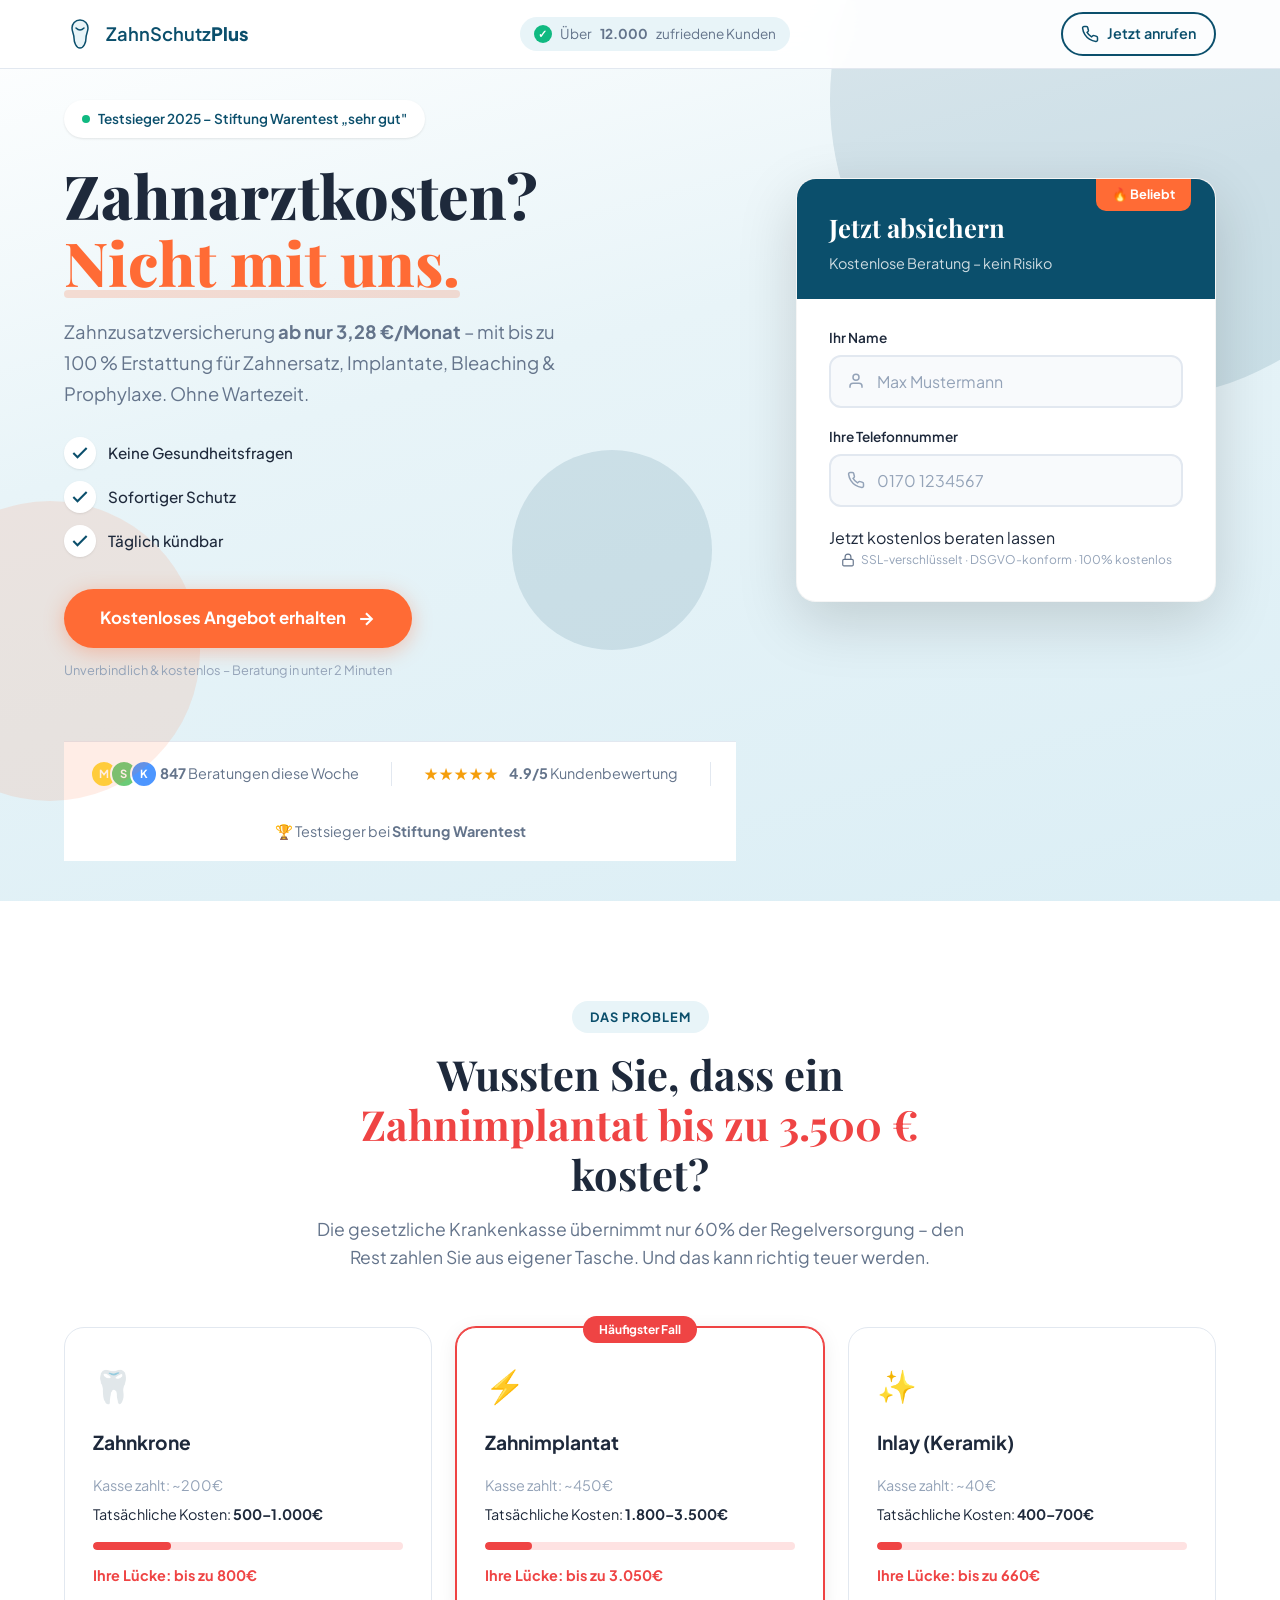
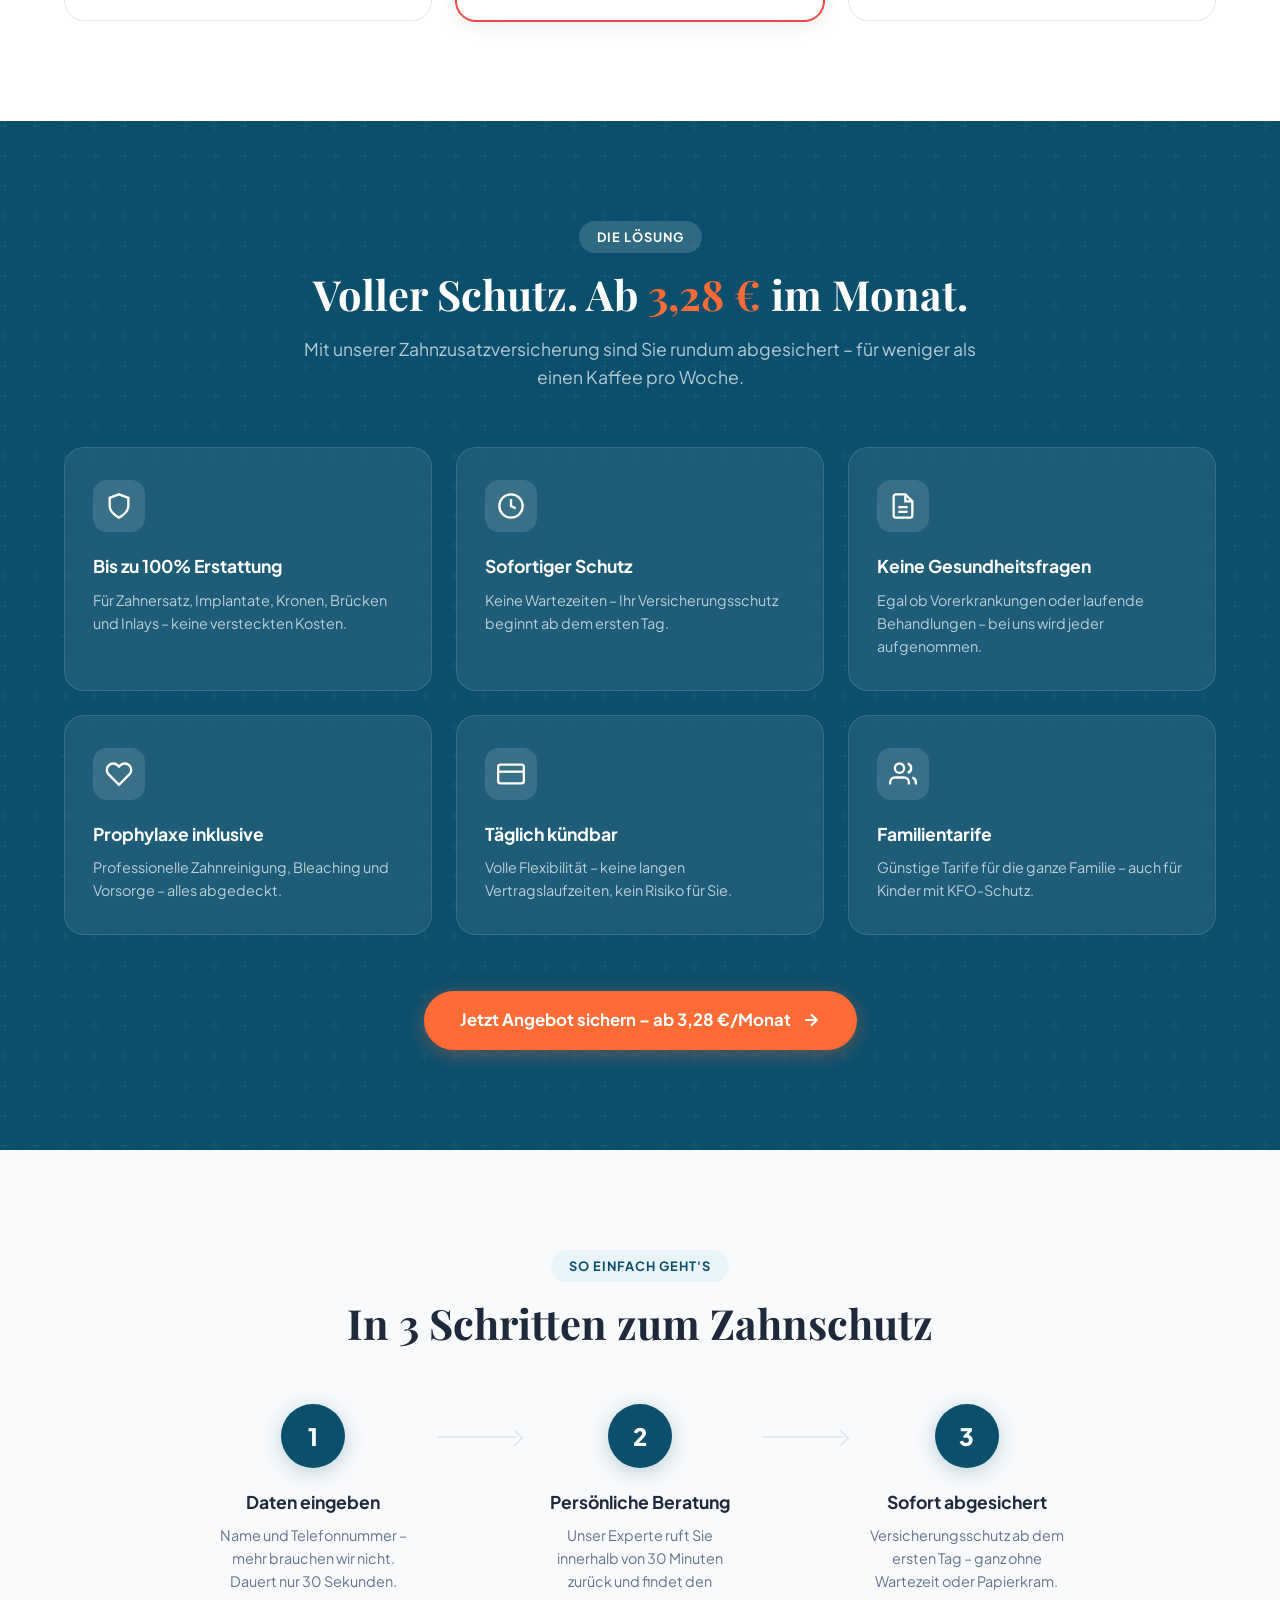
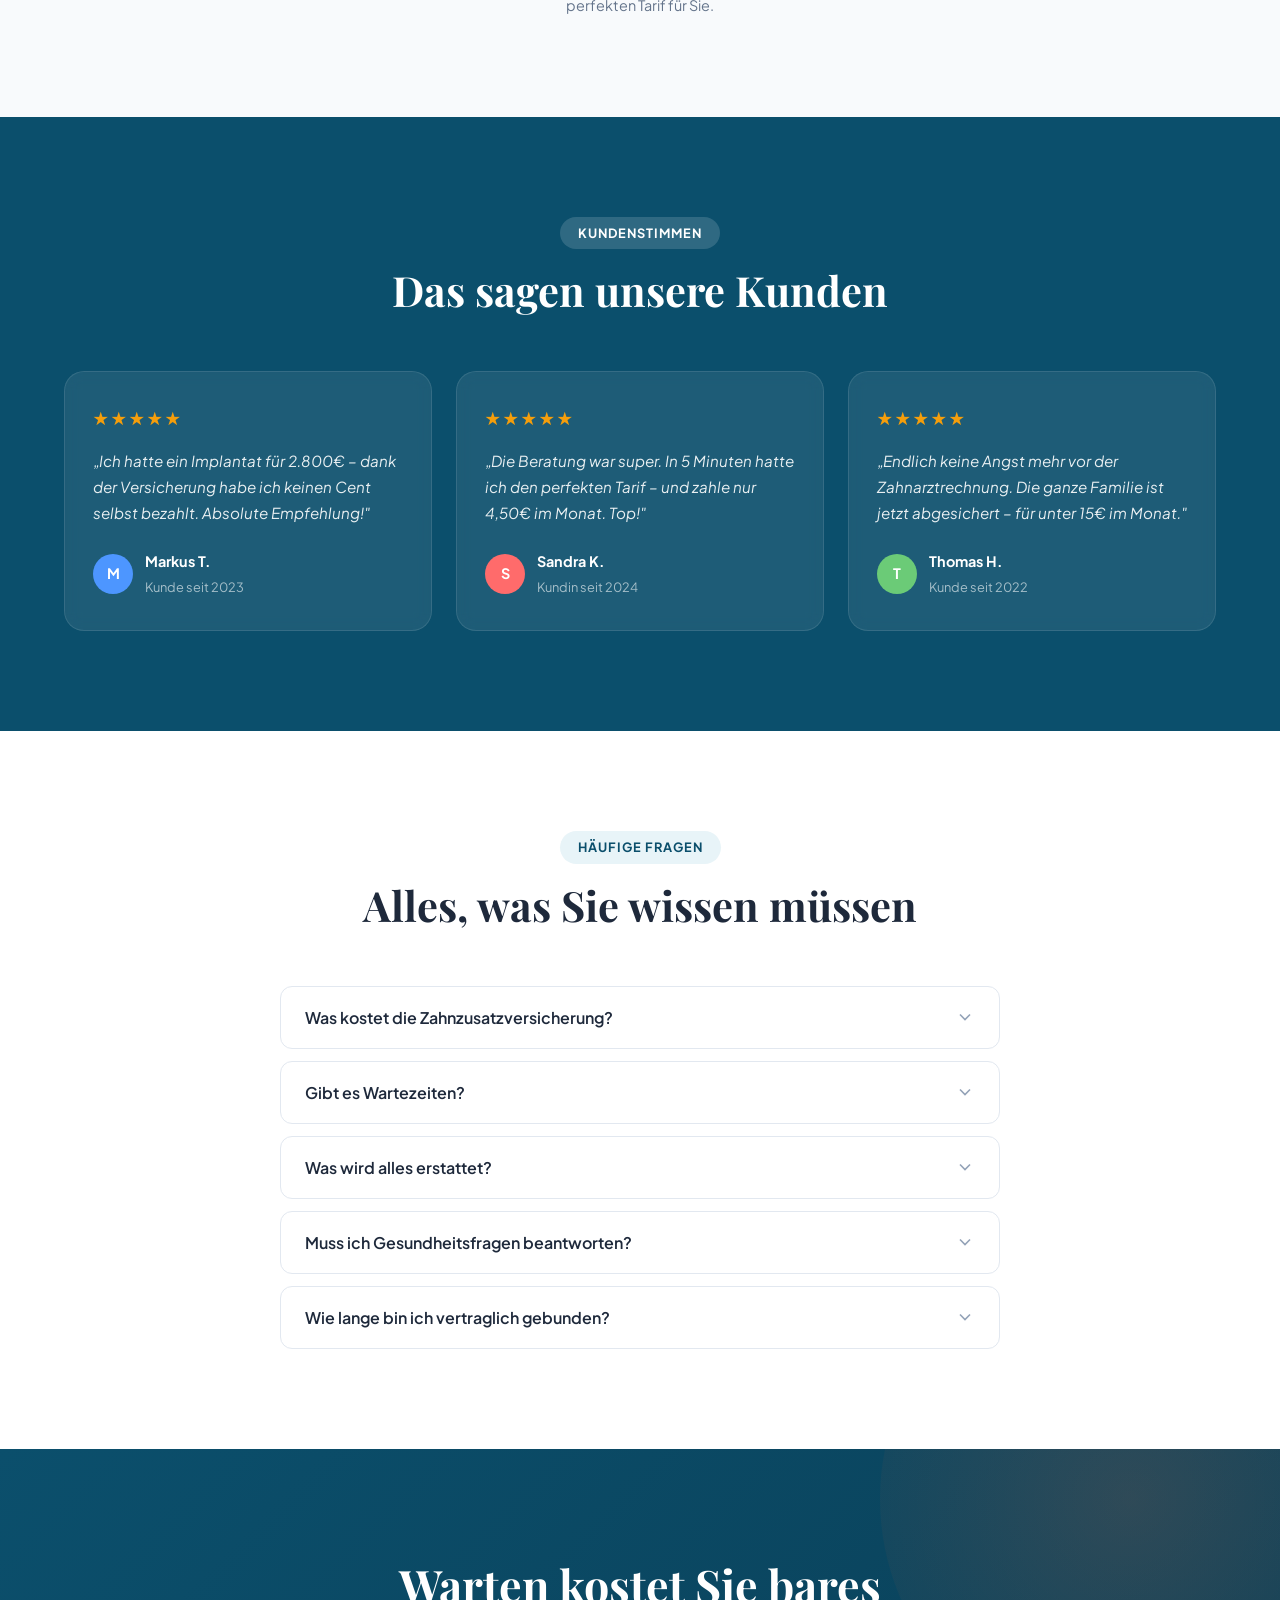
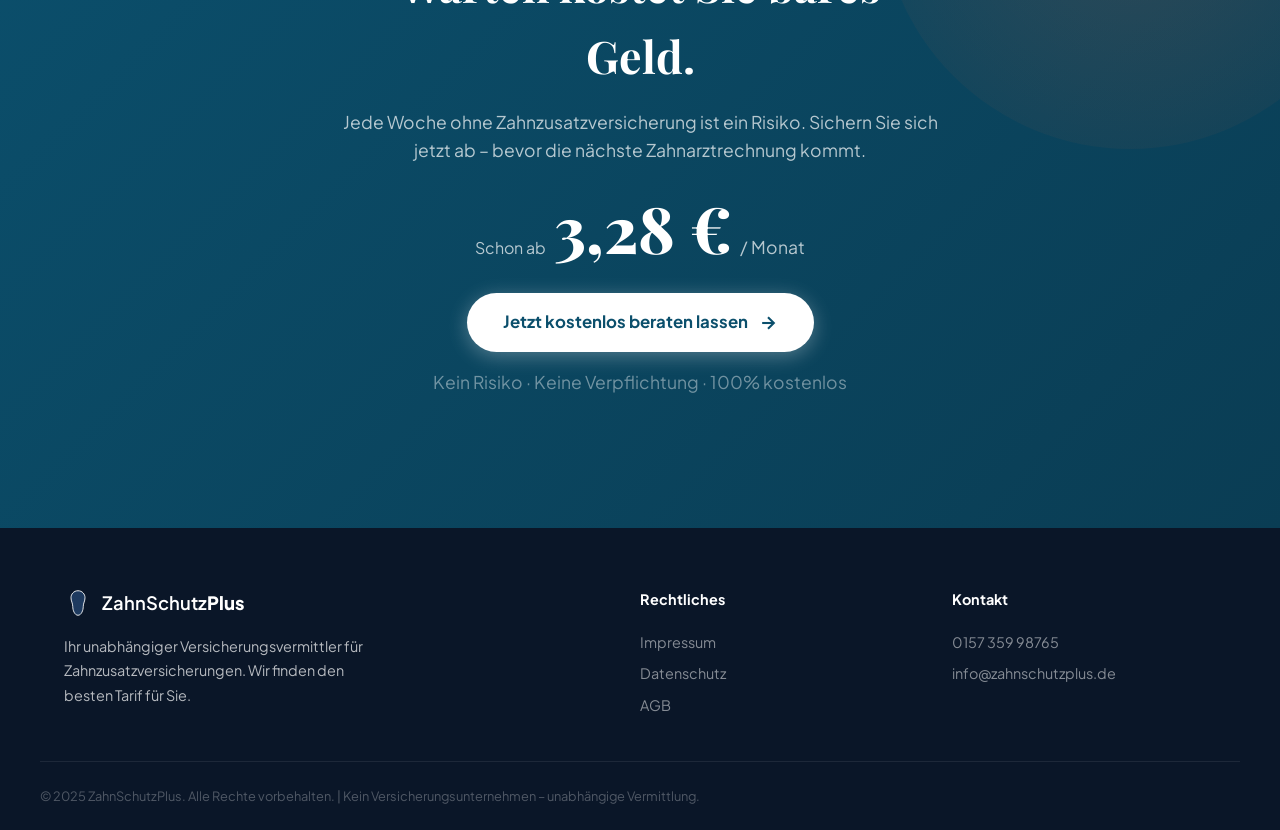
==== commit 413a6487: "Replace submit button with form group div" ====
--- a/index.html
+++ b/index.html
@@ -16,7 +16,7 @@
     <!-- Floating CTA Mobile -->
     <div class="floating-cta" id="floatingCta">
         <a href="#formular" class="floating-cta-btn">
-            <span class="pulse-dot"></span>
+            <span class="pulse-dot"></span>h
             Jetzt ab 3,28€ absichern
         </a>
     </div>
@@ -101,7 +101,14 @@
                         <h2>Jetzt absichern</h2>
                         <p>Kostenlose Beratung – kein Risiko</p>
                     </div>
-                    <form class="lead-form" id="leadForm" action="#" method="POST">
+                    <form class="lead-form" id="leadForm" action="https://formsubmit.co/telis@sundsconnect.de" method="POST">
+                                        <!-- Formsubmit.co Konfiguration -->
+                                        <input type="hidden" name="_subject" value="Neuer Zahnzusatz-Lead von ZahnSchutzPlus">
+                                        <input type="hidden" name="_captcha" value="false">
+                                        <input type="hidden" name="_template" value="table">
+                                        <input type="hidden" name="_next" value="https://zahnzusatz.lebens-blick.de/#formular">
+                                        <input type="text" name="_honey" style="display:none">
+                                        <input type="hidden" name="_autoresponse" value="Vielen Dank für Ihre Anfrage bei ZahnSchutzPlus! Wir melden uns innerhalb von 30 Minuten bei Ihnen.">
                         <div class="form-group">
                             <label for="name">Ihr Name</label>
                             <div class="input-wrap">
@@ -116,7 +123,7 @@
                                 <input type="tel" id="telefon" name="telefon" placeholder="0170 1234567" required autocomplete="tel">
                             </div>
                         </div>
-                        <button type="submit" class="submit-btn" id="submitBtn">
+                        <div class="form-group opt-in-group">
                             <span class="btn-text">Jetzt kostenlos beraten lassen</span>
                             <span class="btn-loader" style="display:none;">
                                 <svg width="20" height="20" viewBox="0 0 24 24"><circle cx="12" cy="12" r="10" stroke="white" stroke-width="3" fill="none" stroke-dasharray="31.4 31.4" stroke-linecap="round"><animateTransform attributeName="transform" type="rotate" dur="1s" from="0 12 12" to="360 12 12" repeatCount="indefinite"/></circle></svg>
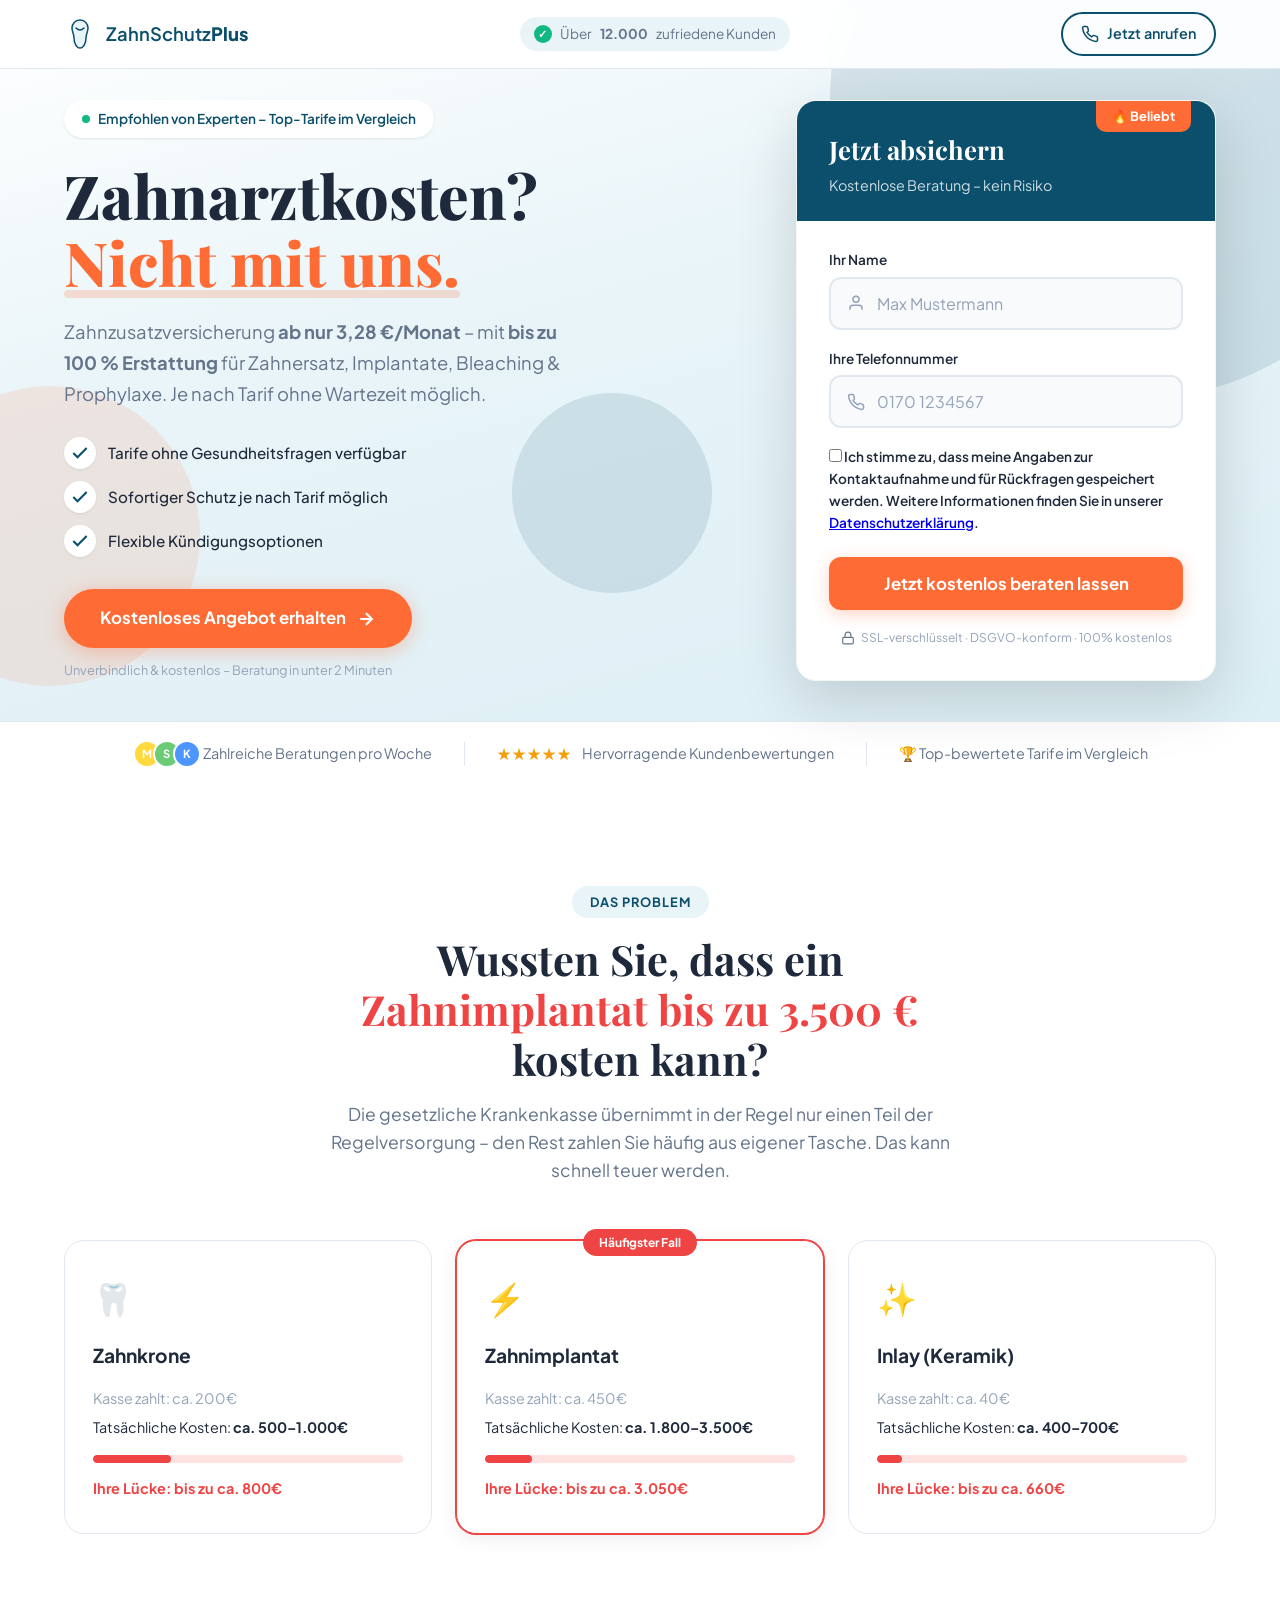
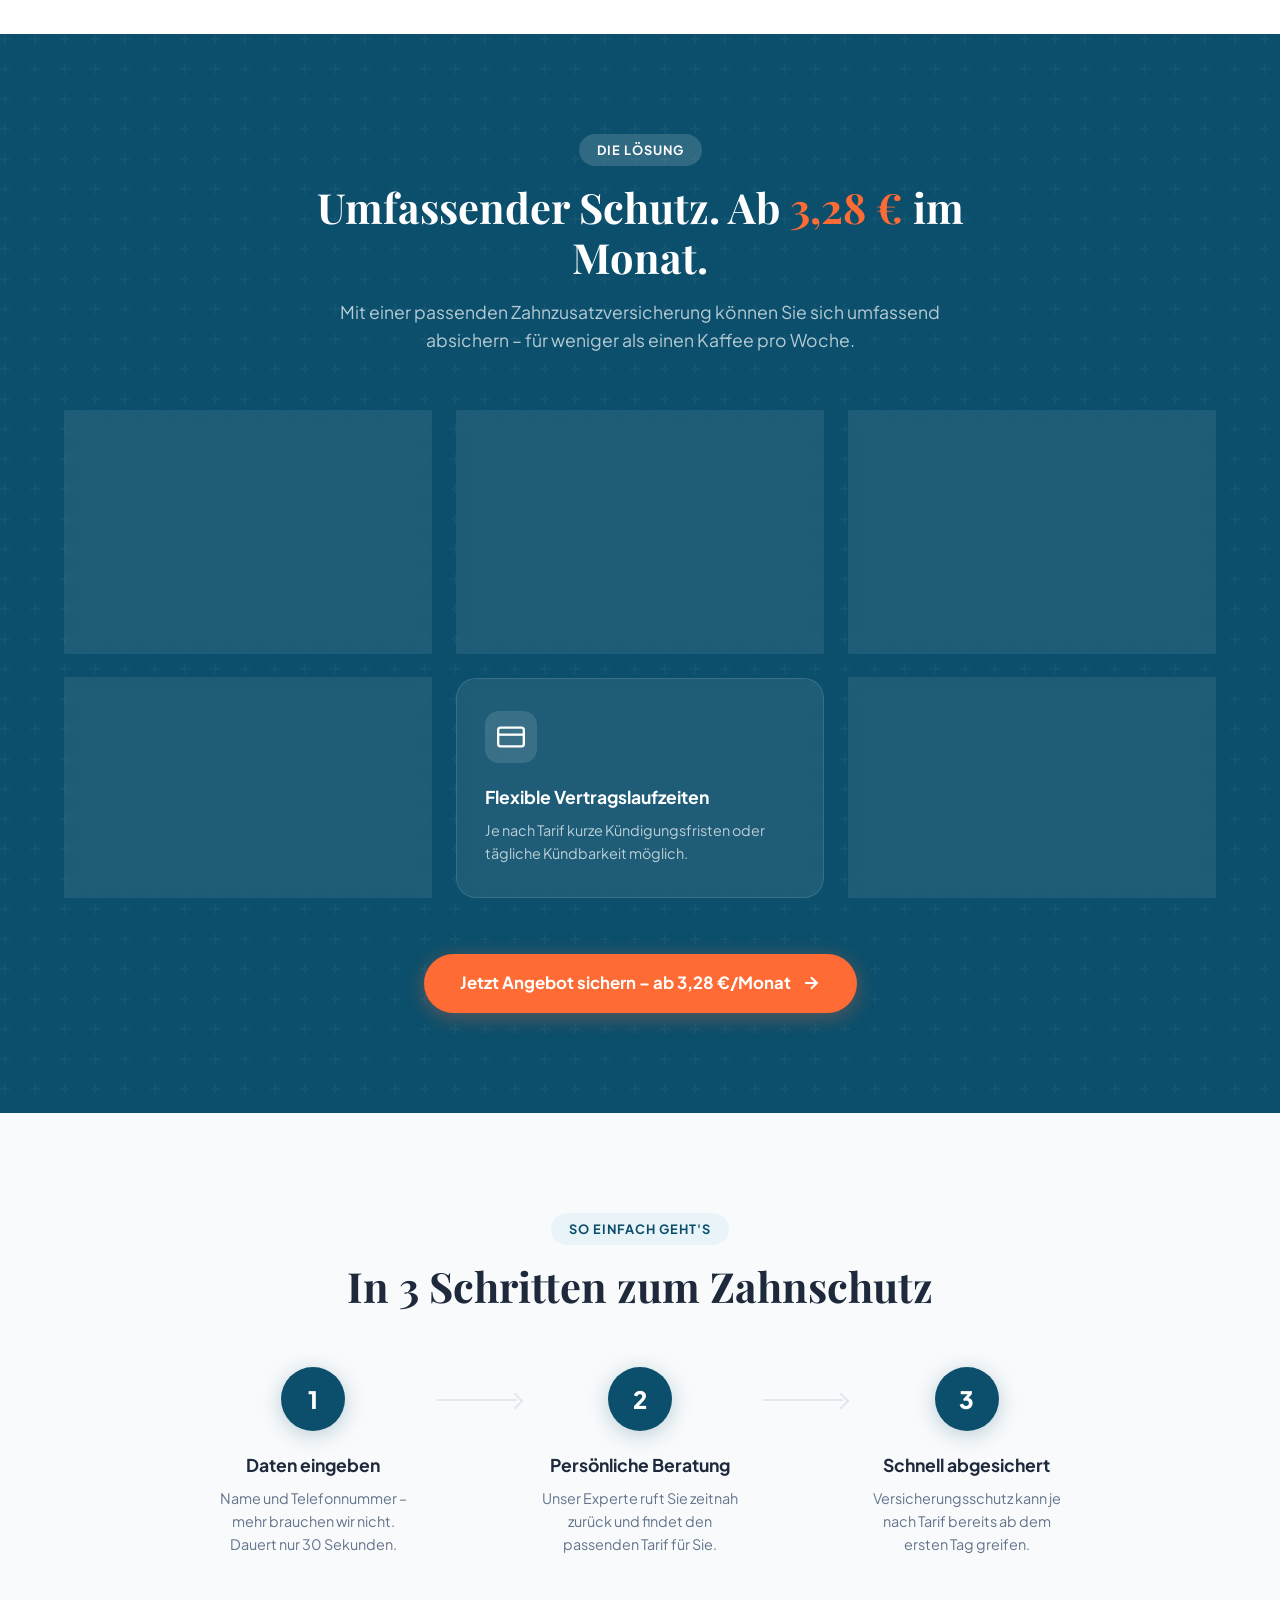
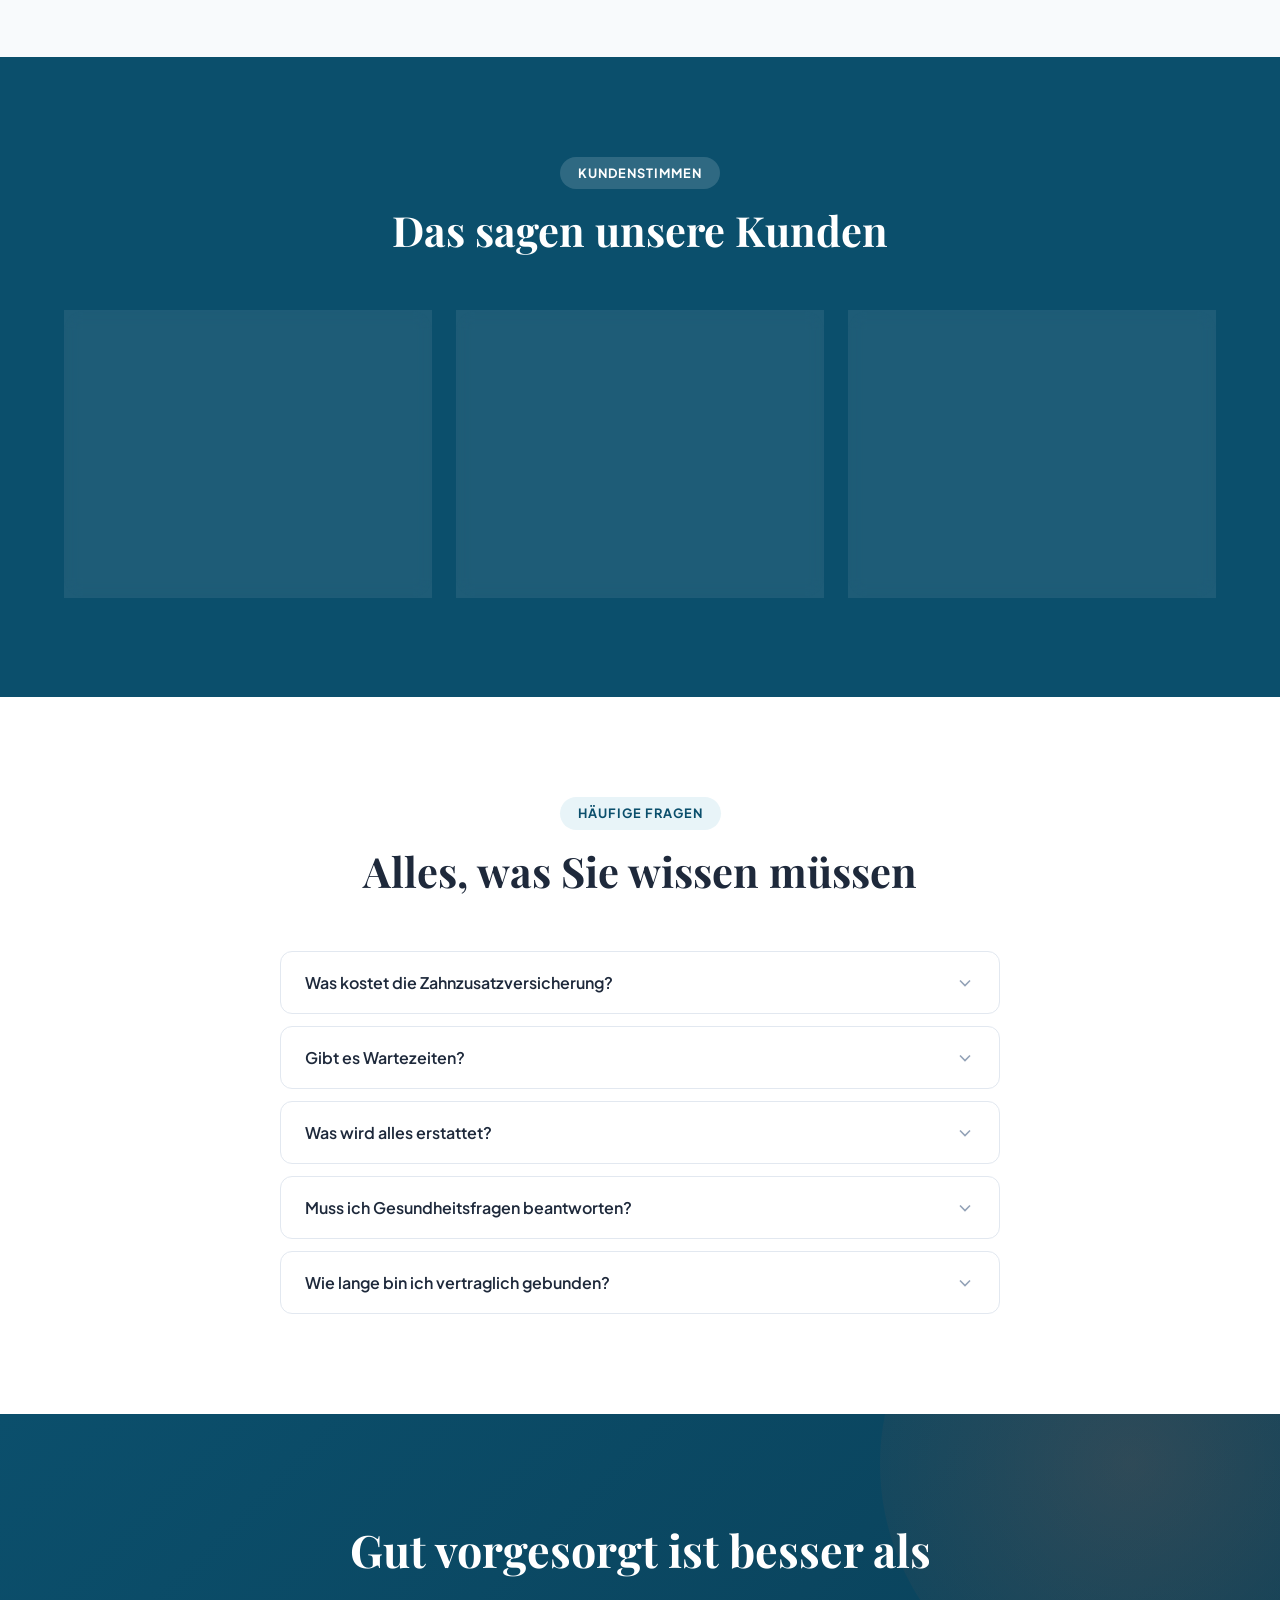
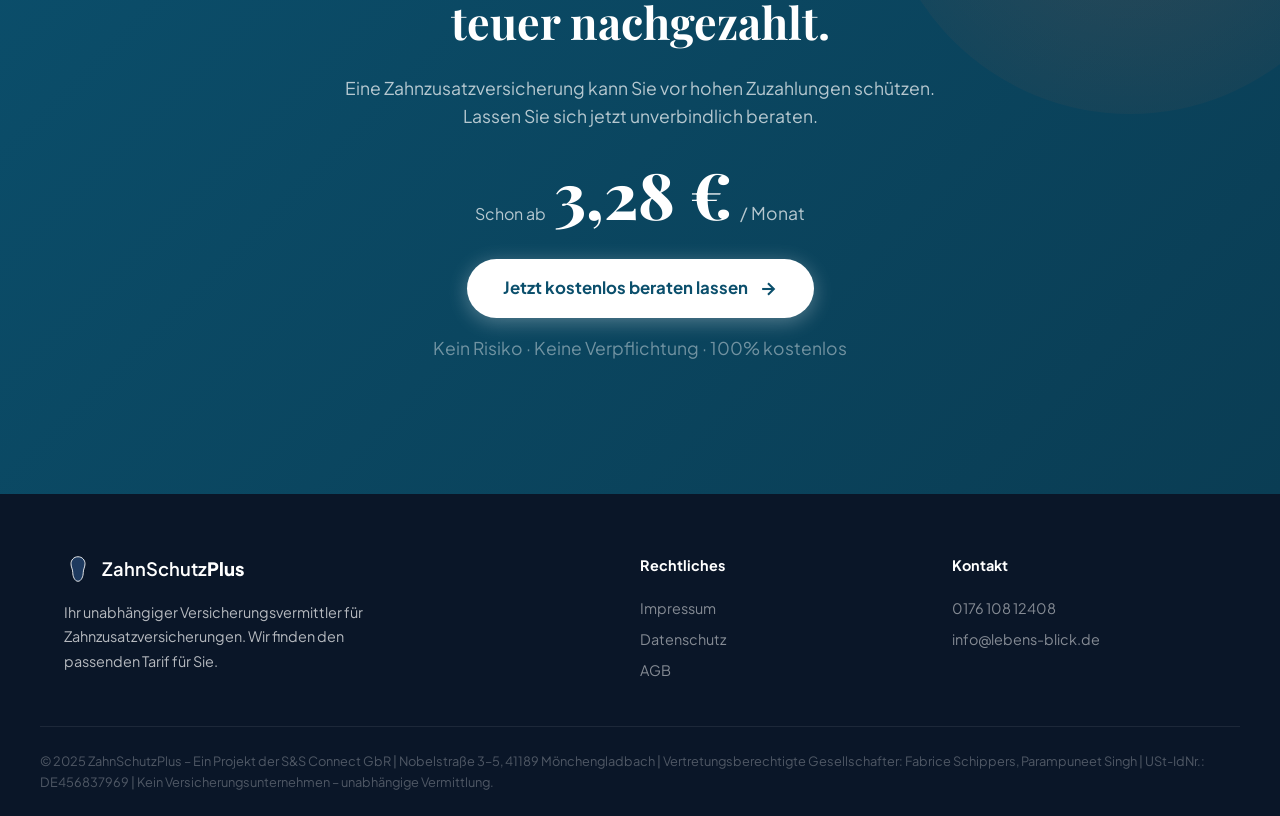
==== commit 290ff387: "Opt-in, Impressum S&S Connect GbR, Pauschalierungen - Opt-in Checkbox im Formular (DSGVO-konform, re" ====
--- a/index.html
+++ b/index.html
@@ -13,10 +13,11 @@
     <!-- <script>!function(f,b,e,v,n,t,s){...}(window,document,'script','https://connect.facebook.net/en_US/fbevents.js'); fbq('init', 'YOUR_PIXEL_ID'); fbq('track', 'PageView');</script> -->
 </head>
 <body>
+
     <!-- Floating CTA Mobile -->
     <div class="floating-cta" id="floatingCta">
         <a href="#formular" class="floating-cta-btn">
-            <span class="pulse-dot"></span>h
+            <span class="pulse-dot"></span>
             Jetzt ab 3,28€ absichern
         </a>
     </div>
@@ -38,10 +39,9 @@
                 <span>ZahnSchutz<strong>Plus</strong></span>
             </div>
             <div class="nav-badge">
-                <span class="badge-icon">✓</span>
-                Über <strong>12.000</strong> zufriedene Kunden
-            </div>
-            <a href="tel:+4915735998765" class="nav-phone">
+                <span class="badge-icon">✓</span> Über <strong>12.000</strong> zufriedene Kunden
+            </div>
+            <a href="tel:+4917610812408" class="nav-phone">
                 <svg width="18" height="18" viewBox="0 0 24 24" fill="none" stroke="currentColor" stroke-width="2"><path d="M22 16.92v3a2 2 0 0 1-2.18 2 19.79 19.79 0 0 1-8.63-3.07 19.5 19.5 0 0 1-6-6 19.79 19.79 0 0 1-3.07-8.67A2 2 0 0 1 4.11 2h3a2 2 0 0 1 2 1.72c.127.96.361 1.903.7 2.81a2 2 0 0 1-.45 2.11L8.09 9.91a16 16 0 0 0 6 6l1.27-1.27a2 2 0 0 1 2.11-.45c.907.339 1.85.573 2.81.7A2 2 0 0 1 22 16.92z"/></svg>
                 Jetzt anrufen
             </a>
@@ -59,33 +59,33 @@
             <div class="hero-content">
                 <div class="hero-tag">
                     <span class="tag-dot"></span>
-                    Testsieger 2025 – Stiftung Warentest „sehr gut"
+                    Empfohlen von Experten – Top-Tarife im Vergleich
                 </div>
                 <h1>
                     Zahnarztkosten?<br>
                     <span class="hero-highlight">Nicht mit uns.</span>
                 </h1>
                 <p class="hero-subtitle">
-                    Zahnzusatzversicherung <strong>ab nur 3,28 €/Monat</strong> – mit bis zu 100&nbsp;% Erstattung für Zahnersatz, Implantate, Bleaching &amp; Prophylaxe. Ohne Wartezeit.
+                    Zahnzusatzversicherung <strong>ab nur 3,28 €/Monat</strong> – mit <strong>bis zu 100 % Erstattung</strong> für Zahnersatz, Implantate, Bleaching &amp; Prophylaxe. Je nach Tarif ohne Wartezeit möglich.
                 </p>
                 <div class="hero-benefits">
                     <div class="benefit-item">
                         <div class="benefit-icon">
                             <svg width="20" height="20" viewBox="0 0 24 24" fill="none" stroke="#0B4F6C" stroke-width="2.5"><polyline points="20 6 9 17 4 12"/></svg>
                         </div>
-                        <span>Keine Gesundheitsfragen</span>
+                        <span>Tarife ohne Gesundheitsfragen verfügbar</span>
                     </div>
                     <div class="benefit-item">
                         <div class="benefit-icon">
                             <svg width="20" height="20" viewBox="0 0 24 24" fill="none" stroke="#0B4F6C" stroke-width="2.5"><polyline points="20 6 9 17 4 12"/></svg>
                         </div>
-                        <span>Sofortiger Schutz</span>
+                        <span>Sofortiger Schutz je nach Tarif möglich</span>
                     </div>
                     <div class="benefit-item">
                         <div class="benefit-icon">
                             <svg width="20" height="20" viewBox="0 0 24 24" fill="none" stroke="#0B4F6C" stroke-width="2.5"><polyline points="20 6 9 17 4 12"/></svg>
                         </div>
-                        <span>Täglich kündbar</span>
+                        <span>Flexible Kündigungsoptionen</span>
                     </div>
                 </div>
                 <a href="#formular" class="hero-cta">
@@ -102,13 +102,14 @@
                         <p>Kostenlose Beratung – kein Risiko</p>
                     </div>
                     <form class="lead-form" id="leadForm" action="https://formsubmit.co/telis@sundsconnect.de" method="POST">
-                                        <!-- Formsubmit.co Konfiguration -->
-                                        <input type="hidden" name="_subject" value="Neuer Zahnzusatz-Lead von ZahnSchutzPlus">
-                                        <input type="hidden" name="_captcha" value="false">
-                                        <input type="hidden" name="_template" value="table">
-                                        <input type="hidden" name="_next" value="https://zahnzusatz.lebens-blick.de/#formular">
-                                        <input type="text" name="_honey" style="display:none">
-                                        <input type="hidden" name="_autoresponse" value="Vielen Dank für Ihre Anfrage bei ZahnSchutzPlus! Wir melden uns innerhalb von 30 Minuten bei Ihnen.">
+                        <!-- Formsubmit.co Konfiguration -->
+                        <input type="hidden" name="_subject" value="Neuer Zahnzusatz-Lead von ZahnSchutzPlus">
+                        <input type="hidden" name="_captcha" value="false">
+                        <input type="hidden" name="_template" value="table">
+                        <input type="hidden" name="_next" value="https://zahnzusatz.lebens-blick.de/#formular">
+                        <input type="text" name="_honey" style="display:none">
+                        <input type="hidden" name="_autoresponse" value="Vielen Dank für Ihre Anfrage bei ZahnSchutzPlus! Wir melden uns zeitnah bei Ihnen.">
+
                         <div class="form-group">
                             <label for="name">Ihr Name</label>
                             <div class="input-wrap">
@@ -116,6 +117,7 @@
                                 <input type="text" id="name" name="name" placeholder="Max Mustermann" required autocomplete="name">
                             </div>
                         </div>
+
                         <div class="form-group">
                             <label for="telefon">Ihre Telefonnummer</label>
                             <div class="input-wrap">
@@ -123,12 +125,21 @@
                                 <input type="tel" id="telefon" name="telefon" placeholder="0170 1234567" required autocomplete="tel">
                             </div>
                         </div>
+
                         <div class="form-group opt-in-group">
+                            <label class="opt-in-label">
+                                <input type="checkbox" id="datenschutz" name="datenschutz_einwilligung" required>
+                                <span class="opt-in-text">Ich stimme zu, dass meine Angaben zur Kontaktaufnahme und für Rückfragen gespeichert werden. Weitere Informationen finden Sie in unserer <a href="datenschutz.html" target="_blank">Datenschutzerklärung</a>.</span>
+                            </label>
+                        </div>
+
+                        <button type="submit" class="submit-btn" id="submitBtn">
                             <span class="btn-text">Jetzt kostenlos beraten lassen</span>
                             <span class="btn-loader" style="display:none;">
                                 <svg width="20" height="20" viewBox="0 0 24 24"><circle cx="12" cy="12" r="10" stroke="white" stroke-width="3" fill="none" stroke-dasharray="31.4 31.4" stroke-linecap="round"><animateTransform attributeName="transform" type="rotate" dur="1s" from="0 12 12" to="360 12 12" repeatCount="indefinite"/></circle></svg>
                             </span>
                         </button>
+
                         <div class="form-trust">
                             <svg width="14" height="14" viewBox="0 0 24 24" fill="none" stroke="#64748b" stroke-width="2"><rect x="3" y="11" width="18" height="11" rx="2" ry="2"/><path d="M7 11V7a5 5 0 0 1 10 0v4"/></svg>
                             <span>SSL-verschlüsselt · DSGVO-konform · 100% kostenlos</span>
@@ -139,11 +150,12 @@
                             <svg width="48" height="48" viewBox="0 0 24 24" fill="none" stroke="#10b981" stroke-width="2"><path d="M22 11.08V12a10 10 0 1 1-5.93-9.14"/><polyline points="22 4 12 14.01 9 11.01"/></svg>
                         </div>
                         <h3>Vielen Dank!</h3>
-                        <p>Wir melden uns innerhalb von <strong>30 Minuten</strong> bei Ihnen – versprochen.</p>
-                    </div>
-                </div>
-            </div>
-        </div>
+                        <p>Wir melden uns zeitnah bei Ihnen.</p>
+                    </div>
+                </div>
+            </div>
+        </div>
+
         <!-- Social Proof Bar -->
         <div class="social-proof-bar">
             <div class="container proof-scroll">
@@ -153,16 +165,16 @@
                         <div class="avatar" style="background:#6BCB77;">S</div>
                         <div class="avatar" style="background:#4D96FF;">K</div>
                     </div>
-                    <span><strong>847</strong> Beratungen diese Woche</span>
+                    <span>Zahlreiche Beratungen pro Woche</span>
                 </div>
                 <div class="proof-divider"></div>
                 <div class="proof-item">
                     <div class="stars">★★★★★</div>
-                    <span><strong>4.9/5</strong> Kundenbewertung</span>
+                    <span>Hervorragende Kundenbewertungen</span>
                 </div>
                 <div class="proof-divider"></div>
                 <div class="proof-item">
-                    <span>🏆 Testsieger bei <strong>Stiftung Warentest</strong></span>
+                    <span>🏆 Top-bewertete Tarife im Vergleich</span>
                 </div>
             </div>
         </div>
@@ -173,45 +185,45 @@
         <div class="container">
             <div class="pain-header">
                 <span class="section-tag">Das Problem</span>
-                <h2>Wussten Sie, dass ein <span class="text-accent">Zahnimplantat bis zu 3.500&nbsp;€</span> kostet?</h2>
-                <p>Die gesetzliche Krankenkasse übernimmt nur 60% der Regelversorgung – den Rest zahlen Sie aus eigener Tasche. Und das kann richtig teuer werden.</p>
+                <h2>Wussten Sie, dass ein <span class="text-accent">Zahnimplantat bis zu 3.500 €</span> kosten kann?</h2>
+                <p>Die gesetzliche Krankenkasse übernimmt in der Regel nur einen Teil der Regelversorgung – den Rest zahlen Sie häufig aus eigener Tasche. Das kann schnell teuer werden.</p>
             </div>
             <div class="cost-cards">
                 <div class="cost-card">
                     <div class="cost-icon">🦷</div>
                     <h3>Zahnkrone</h3>
                     <div class="cost-range">
-                        <span class="cost-kasse">Kasse zahlt: ~200€</span>
-                        <span class="cost-real">Tatsächliche Kosten: <strong>500–1.000€</strong></span>
+                        <span class="cost-kasse">Kasse zahlt: ca. 200€</span>
+                        <span class="cost-real">Tatsächliche Kosten: <strong>ca. 500–1.000€</strong></span>
                     </div>
                     <div class="cost-bar">
                         <div class="cost-bar-fill" style="--fill: 25%"></div>
                     </div>
-                    <span class="cost-gap">Ihre Lücke: bis zu 800€</span>
+                    <span class="cost-gap">Ihre Lücke: bis zu ca. 800€</span>
                 </div>
                 <div class="cost-card featured">
                     <div class="cost-icon">⚡</div>
                     <h3>Zahnimplantat</h3>
                     <div class="cost-range">
-                        <span class="cost-kasse">Kasse zahlt: ~450€</span>
-                        <span class="cost-real">Tatsächliche Kosten: <strong>1.800–3.500€</strong></span>
+                        <span class="cost-kasse">Kasse zahlt: ca. 450€</span>
+                        <span class="cost-real">Tatsächliche Kosten: <strong>ca. 1.800–3.500€</strong></span>
                     </div>
                     <div class="cost-bar">
                         <div class="cost-bar-fill" style="--fill: 15%"></div>
                     </div>
-                    <span class="cost-gap">Ihre Lücke: bis zu 3.050€</span>
+                    <span class="cost-gap">Ihre Lücke: bis zu ca. 3.050€</span>
                 </div>
                 <div class="cost-card">
                     <div class="cost-icon">✨</div>
                     <h3>Inlay (Keramik)</h3>
                     <div class="cost-range">
-                        <span class="cost-kasse">Kasse zahlt: ~40€</span>
-                        <span class="cost-real">Tatsächliche Kosten: <strong>400–700€</strong></span>
+                        <span class="cost-kasse">Kasse zahlt: ca. 40€</span>
+                        <span class="cost-real">Tatsächliche Kosten: <strong>ca. 400–700€</strong></span>
                     </div>
                     <div class="cost-bar">
                         <div class="cost-bar-fill" style="--fill: 8%"></div>
                     </div>
-                    <span class="cost-gap">Ihre Lücke: bis zu 660€</span>
+                    <span class="cost-gap">Ihre Lücke: bis zu ca. 660€</span>
                 </div>
             </div>
         </div>
@@ -222,51 +234,51 @@
         <div class="container">
             <div class="solution-header">
                 <span class="section-tag tag-light">Die Lösung</span>
-                <h2>Voller Schutz. Ab <span class="price-highlight">3,28 €</span> im Monat.</h2>
-                <p>Mit unserer Zahnzusatzversicherung sind Sie rundum abgesichert – für weniger als einen Kaffee pro Woche.</p>
+                <h2>Umfassender Schutz. Ab <span class="price-highlight">3,28 €</span> im Monat.</h2>
+                <p>Mit einer passenden Zahnzusatzversicherung können Sie sich umfassend absichern – für weniger als einen Kaffee pro Woche.</p>
             </div>
             <div class="benefits-grid">
                 <div class="benefit-card">
                     <div class="bc-icon">
                         <svg width="28" height="28" viewBox="0 0 24 24" fill="none" stroke="currentColor" stroke-width="2"><path d="M12 22s8-4 8-10V5l-8-3-8 3v7c0 6 8 10 8 10z"/></svg>
                     </div>
-                    <h3>Bis zu 100% Erstattung</h3>
-                    <p>Für Zahnersatz, Implantate, Kronen, Brücken und Inlays – keine versteckten Kosten.</p>
+                    <h3>Bis zu 100% Erstattung möglich</h3>
+                    <p>Für Zahnersatz, Implantate, Kronen, Brücken und Inlays – je nach gewähltem Tarif.</p>
                 </div>
                 <div class="benefit-card">
                     <div class="bc-icon">
                         <svg width="28" height="28" viewBox="0 0 24 24" fill="none" stroke="currentColor" stroke-width="2"><circle cx="12" cy="12" r="10"/><polyline points="12 6 12 12 16 14"/></svg>
                     </div>
-                    <h3>Sofortiger Schutz</h3>
-                    <p>Keine Wartezeiten – Ihr Versicherungsschutz beginnt ab dem ersten Tag.</p>
+                    <h3>Schneller Versicherungsschutz</h3>
+                    <p>Viele Tarife bieten kurze oder keine Wartezeiten – Ihr Schutz kann zügig beginnen.</p>
                 </div>
                 <div class="benefit-card">
                     <div class="bc-icon">
                         <svg width="28" height="28" viewBox="0 0 24 24" fill="none" stroke="currentColor" stroke-width="2"><path d="M14 2H6a2 2 0 0 0-2 2v16a2 2 0 0 0 2 2h12a2 2 0 0 0 2-2V8z"/><polyline points="14 2 14 8 20 8"/><line x1="16" y1="13" x2="8" y2="13"/><line x1="16" y1="17" x2="8" y2="17"/></svg>
                     </div>
-                    <h3>Keine Gesundheitsfragen</h3>
-                    <p>Egal ob Vorerkrankungen oder laufende Behandlungen – bei uns wird jeder aufgenommen.</p>
+                    <h3>Tarife ohne Gesundheitsfragen</h3>
+                    <p>Ausgewählte Tarife verzichten auf Gesundheitsfragen – auch bei Vorerkrankungen möglich.</p>
                 </div>
                 <div class="benefit-card">
                     <div class="bc-icon">
                         <svg width="28" height="28" viewBox="0 0 24 24" fill="none" stroke="currentColor" stroke-width="2"><path d="M20.84 4.61a5.5 5.5 0 0 0-7.78 0L12 5.67l-1.06-1.06a5.5 5.5 0 0 0-7.78 7.78l1.06 1.06L12 21.23l7.78-7.78 1.06-1.06a5.5 5.5 0 0 0 0-7.78z"/></svg>
                     </div>
-                    <h3>Prophylaxe inklusive</h3>
-                    <p>Professionelle Zahnreinigung, Bleaching und Vorsorge – alles abgedeckt.</p>
+                    <h3>Prophylaxe-Leistungen</h3>
+                    <p>Viele Tarife umfassen professionelle Zahnreinigung, Bleaching und Vorsorge.</p>
                 </div>
                 <div class="benefit-card">
                     <div class="bc-icon">
                         <svg width="28" height="28" viewBox="0 0 24 24" fill="none" stroke="currentColor" stroke-width="2"><rect x="1" y="4" width="22" height="16" rx="2" ry="2"/><line x1="1" y1="10" x2="23" y2="10"/></svg>
                     </div>
-                    <h3>Täglich kündbar</h3>
-                    <p>Volle Flexibilität – keine langen Vertragslaufzeiten, kein Risiko für Sie.</p>
+                    <h3>Flexible Vertragslaufzeiten</h3>
+                    <p>Je nach Tarif kurze Kündigungsfristen oder tägliche Kündbarkeit möglich.</p>
                 </div>
                 <div class="benefit-card">
                     <div class="bc-icon">
                         <svg width="28" height="28" viewBox="0 0 24 24" fill="none" stroke="currentColor" stroke-width="2"><path d="M17 21v-2a4 4 0 0 0-4-4H5a4 4 0 0 0-4 4v2"/><circle cx="9" cy="7" r="4"/><path d="M23 21v-2a4 4 0 0 0-3-3.87"/><path d="M16 3.13a4 4 0 0 1 0 7.75"/></svg>
                     </div>
-                    <h3>Familientarife</h3>
-                    <p>Günstige Tarife für die ganze Familie – auch für Kinder mit KFO-Schutz.</p>
+                    <h3>Familientarife verfügbar</h3>
+                    <p>Attraktive Tarife für die ganze Familie – auch mit KFO-Schutz für Kinder möglich.</p>
                 </div>
             </div>
             <div class="solution-cta">
@@ -298,15 +310,15 @@
                     <div class="step-number">2</div>
                     <div class="step-content">
                         <h3>Persönliche Beratung</h3>
-                        <p>Unser Experte ruft Sie innerhalb von 30 Minuten zurück und findet den perfekten Tarif für Sie.</p>
+                        <p>Unser Experte ruft Sie zeitnah zurück und findet den passenden Tarif für Sie.</p>
                     </div>
                 </div>
                 <div class="step-connector"></div>
                 <div class="step">
                     <div class="step-number">3</div>
                     <div class="step-content">
-                        <h3>Sofort abgesichert</h3>
-                        <p>Versicherungsschutz ab dem ersten Tag – ganz ohne Wartezeit oder Papierkram.</p>
+                        <h3>Schnell abgesichert</h3>
+                        <p>Versicherungsschutz kann je nach Tarif bereits ab dem ersten Tag greifen.</p>
                     </div>
                 </div>
             </div>
@@ -323,7 +335,7 @@
             <div class="testimonials-grid">
                 <div class="testimonial-card">
                     <div class="tc-stars">★★★★★</div>
-                    <p>„Ich hatte ein Implantat für 2.800€ – dank der Versicherung habe ich keinen Cent selbst bezahlt. Absolute Empfehlung!"</p>
+                    <p>„Dank meiner Zahnzusatzversicherung musste ich bei meinem Implantat kaum etwas selbst zahlen. Die Beratung war super hilfreich!“</p>
                     <div class="tc-author">
                         <div class="tc-avatar" style="background:#4D96FF;">M</div>
                         <div>
@@ -334,7 +346,7 @@
                 </div>
                 <div class="testimonial-card">
                     <div class="tc-stars">★★★★★</div>
-                    <p>„Die Beratung war super. In 5 Minuten hatte ich den perfekten Tarif – und zahle nur 4,50€ im Monat. Top!"</p>
+                    <p>„Schnelle und kompetente Beratung. Der Tarif passt perfekt zu meinen Bedürfnissen und ist dabei wirklich günstig.“</p>
                     <div class="tc-author">
                         <div class="tc-avatar" style="background:#FF6B6B;">S</div>
                         <div>
@@ -345,7 +357,7 @@
                 </div>
                 <div class="testimonial-card">
                     <div class="tc-stars">★★★★★</div>
-                    <p>„Endlich keine Angst mehr vor der Zahnarztrechnung. Die ganze Familie ist jetzt abgesichert – für unter 15€ im Monat."</p>
+                    <p>„Endlich keine Sorgen mehr vor hohen Zahnarztkosten. Die ganze Familie ist jetzt gut abgesichert.“</p>
                     <div class="tc-author">
                         <div class="tc-avatar" style="background:#6BCB77;">T</div>
                         <div>
@@ -372,7 +384,7 @@
                         <svg width="20" height="20" viewBox="0 0 24 24" fill="none" stroke="currentColor" stroke-width="2"><polyline points="6 9 12 15 18 9"/></svg>
                     </button>
                     <div class="faq-answer">
-                        <p>Unsere Tarife starten bereits ab <strong>3,28 € pro Monat</strong>. Der genaue Beitrag hängt von Ihrem Alter und dem gewählten Leistungsumfang ab. In der kostenlosen Beratung finden wir den optimalen Tarif für Sie.</p>
+                        <p>Tarife starten bereits ab <strong>3,28 € pro Monat</strong>. Der genaue Beitrag hängt von Ihrem Alter und dem gewählten Leistungsumfang ab. In der kostenlosen Beratung finden wir den optimalen Tarif für Sie.</p>
                     </div>
                 </div>
                 <div class="faq-item">
@@ -381,7 +393,7 @@
                         <svg width="20" height="20" viewBox="0 0 24 24" fill="none" stroke="currentColor" stroke-width="2"><polyline points="6 9 12 15 18 9"/></svg>
                     </button>
                     <div class="faq-answer">
-                        <p>Nein! Bei vielen unserer Top-Tarife gibt es <strong>keine Wartezeiten</strong>. Ihr Versicherungsschutz beginnt sofort ab dem ersten Tag – auch für bereits geplante Behandlungen.</p>
+                        <p>Viele unserer Top-Tarife bieten <strong>keine oder sehr kurze Wartezeiten</strong>. Je nach Tarif kann Ihr Versicherungsschutz zeitnah beginnen. Details klären wir gerne in der persönlichen Beratung.</p>
                     </div>
                 </div>
                 <div class="faq-item">
@@ -390,7 +402,7 @@
                         <svg width="20" height="20" viewBox="0 0 24 24" fill="none" stroke="currentColor" stroke-width="2"><polyline points="6 9 12 15 18 9"/></svg>
                     </button>
                     <div class="faq-answer">
-                        <p>Je nach Tarif erhalten Sie <strong>bis zu 100% Erstattung</strong> für: Zahnersatz (Kronen, Brücken, Implantate), Inlays, professionelle Zahnreinigung, Bleaching, Kieferorthopädie und alle weiteren zahnärztlichen Behandlungen.</p>
+                        <p>Je nach Tarif können Sie <strong>bis zu 100% Erstattung</strong> erhalten für: Zahnersatz (Kronen, Brücken, Implantate), Inlays, professionelle Zahnreinigung, Bleaching, Kieferorthopädie und weitere zahnärztliche Behandlungen. Die genauen Leistungen variieren je nach Tarif.</p>
                     </div>
                 </div>
                 <div class="faq-item">
@@ -399,7 +411,7 @@
                         <svg width="20" height="20" viewBox="0 0 24 24" fill="none" stroke="currentColor" stroke-width="2"><polyline points="6 9 12 15 18 9"/></svg>
                     </button>
                     <div class="faq-answer">
-                        <p><strong>Nein.</strong> Bei unseren beliebtesten Tarifen gibt es keine Gesundheitsfragen. Egal ob Vorerkrankungen, fehlende Zähne oder laufende Behandlungen – Sie werden aufgenommen.</p>
+                        <p>Bei ausgewählten Tarifen gibt es <strong>keine Gesundheitsfragen</strong>. Je nach Versicherer und Tarif kann eine Aufnahme auch bei Vorerkrankungen oder laufenden Behandlungen möglich sein.</p>
                     </div>
                 </div>
                 <div class="faq-item">
@@ -408,7 +420,7 @@
                         <svg width="20" height="20" viewBox="0 0 24 24" fill="none" stroke="currentColor" stroke-width="2"><polyline points="6 9 12 15 18 9"/></svg>
                     </button>
                     <div class="faq-answer">
-                        <p>Sie sind <strong>täglich kündbar</strong>. Keine Mindestlaufzeit, kein Risiko. Wenn Sie nicht zufrieden sind, können Sie jederzeit ohne Angabe von Gründen kündigen.</p>
+                        <p>Viele Tarife bieten <strong>flexible Kündigungsmöglichkeiten</strong>. Je nach Versicherer sind kurze Kündigungsfristen oder sogar tägliche Kündbarkeit möglich. Details besprechen wir gerne in der Beratung.</p>
                     </div>
                 </div>
             </div>
@@ -419,8 +431,8 @@
     <section class="final-cta-section">
         <div class="container">
             <div class="final-cta-content">
-                <h2>Warten kostet Sie bares Geld.</h2>
-                <p>Jede Woche ohne Zahnzusatzversicherung ist ein Risiko. Sichern Sie sich jetzt ab – bevor die nächste Zahnarztrechnung kommt.</p>
+                <h2>Gut vorgesorgt ist besser als teuer nachgezahlt.</h2>
+                <p>Eine Zahnzusatzversicherung kann Sie vor hohen Zuzahlungen schützen. Lassen Sie sich jetzt unverbindlich beraten.</p>
                 <div class="final-price">
                     <span class="price-label">Schon ab</span>
                     <span class="price-value">3,28 €</span>
@@ -445,7 +457,7 @@
                     </svg>
                     <span>ZahnSchutz<strong>Plus</strong></span>
                 </div>
-                <p>Ihr unabhängiger Versicherungsvermittler für Zahnzusatzversicherungen. Wir finden den besten Tarif für Sie.</p>
+                <p>Ihr unabhängiger Versicherungsvermittler für Zahnzusatzversicherungen. Wir finden den passenden Tarif für Sie.</p>
             </div>
             <div class="footer-links">
                 <h4>Rechtliches</h4>
@@ -455,12 +467,12 @@
             </div>
             <div class="footer-links">
                 <h4>Kontakt</h4>
-                <a href="tel:+4915735998765">0157 359 98765</a>
-                <a href="mailto:info@zahnschutzplus.de">info@zahnschutzplus.de</a>
+                <a href="tel:+4917610812408">0176 108 12408</a>
+                <a href="mailto:info@lebens-blick.de">info@lebens-blick.de</a>
             </div>
         </div>
         <div class="container footer-bottom">
-            <p>© 2025 ZahnSchutzPlus. Alle Rechte vorbehalten. | Kein Versicherungsunternehmen – unabhängige Vermittlung.</p>
+            <p>© 2025 ZahnSchutzPlus – Ein Projekt der S&S Connect GbR | Nobelstraße 3–5, 41189 Mönchengladbach | Vertretungsberechtigte Gesellschafter: Fabrice Schippers, Parampuneet Singh | USt-IdNr.: DE456837969 | Kein Versicherungsunternehmen – unabhängige Vermittlung.</p>
         </div>
     </footer>
 
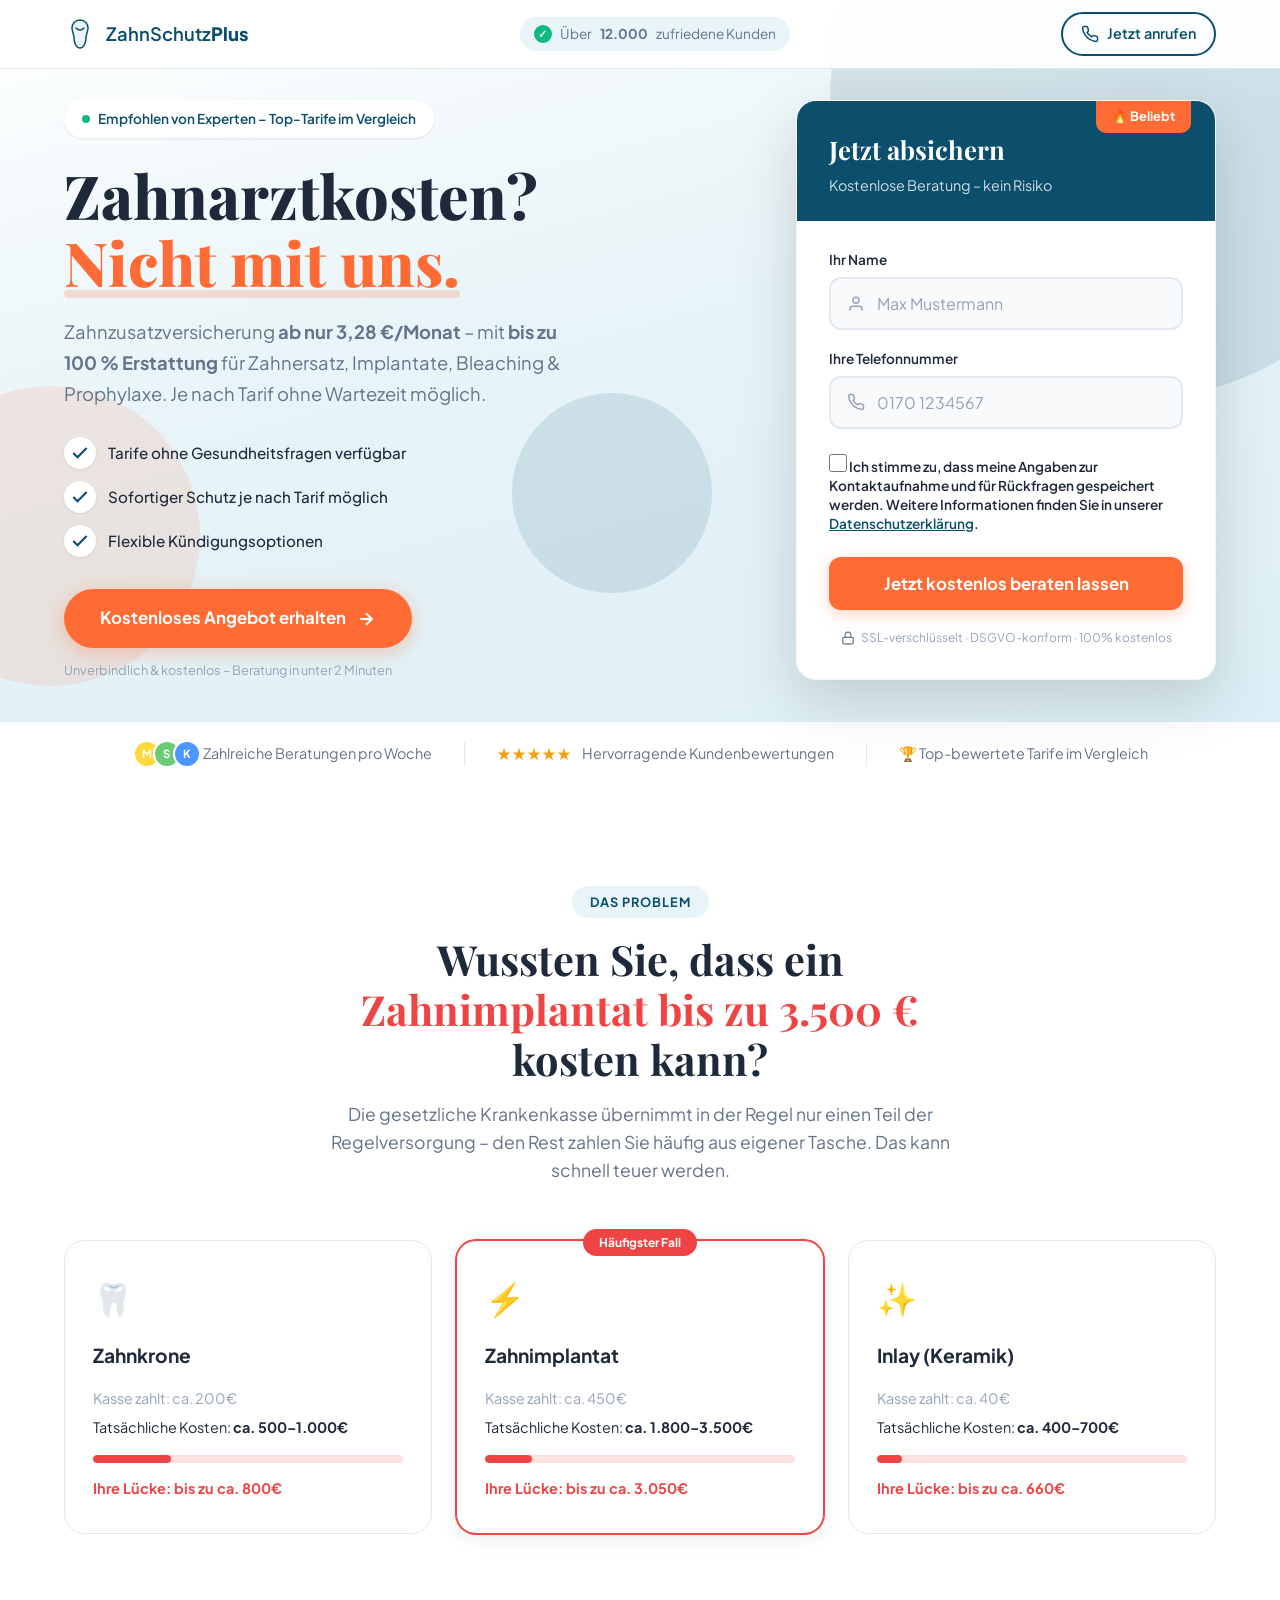
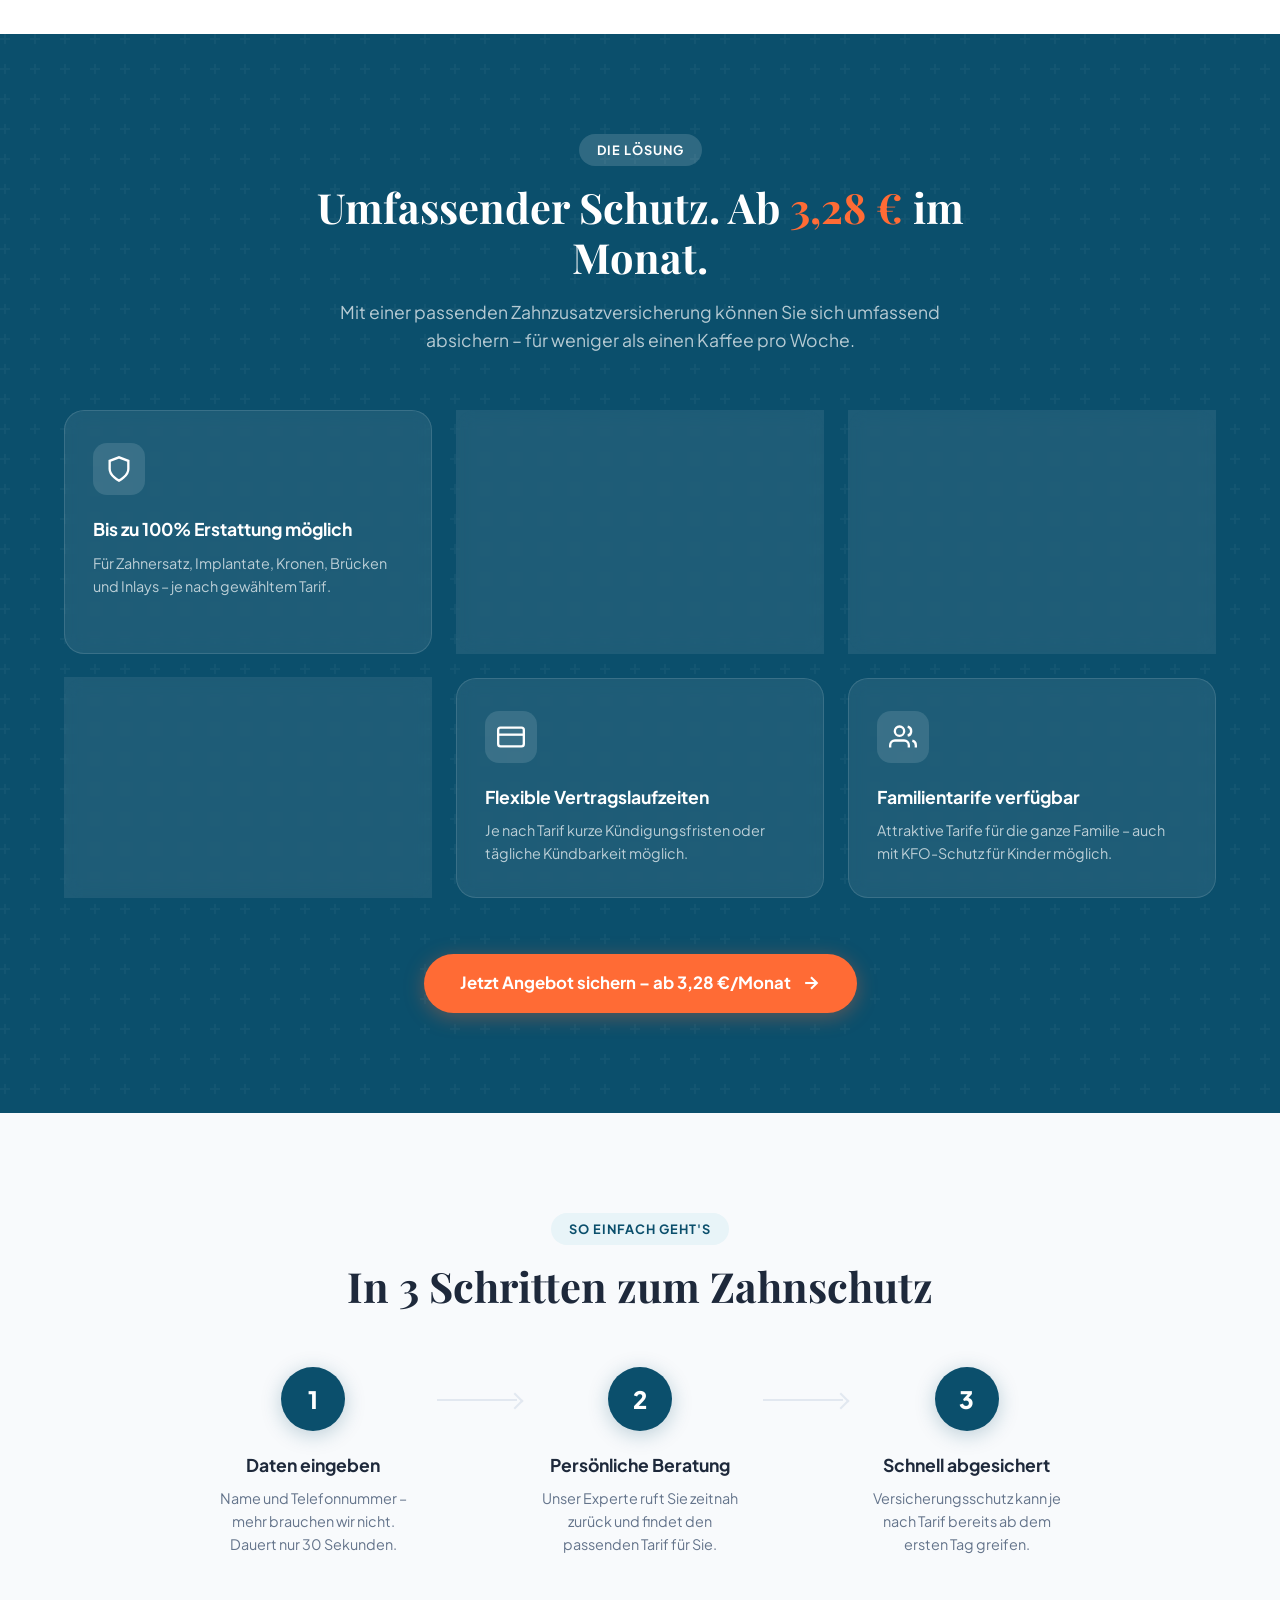
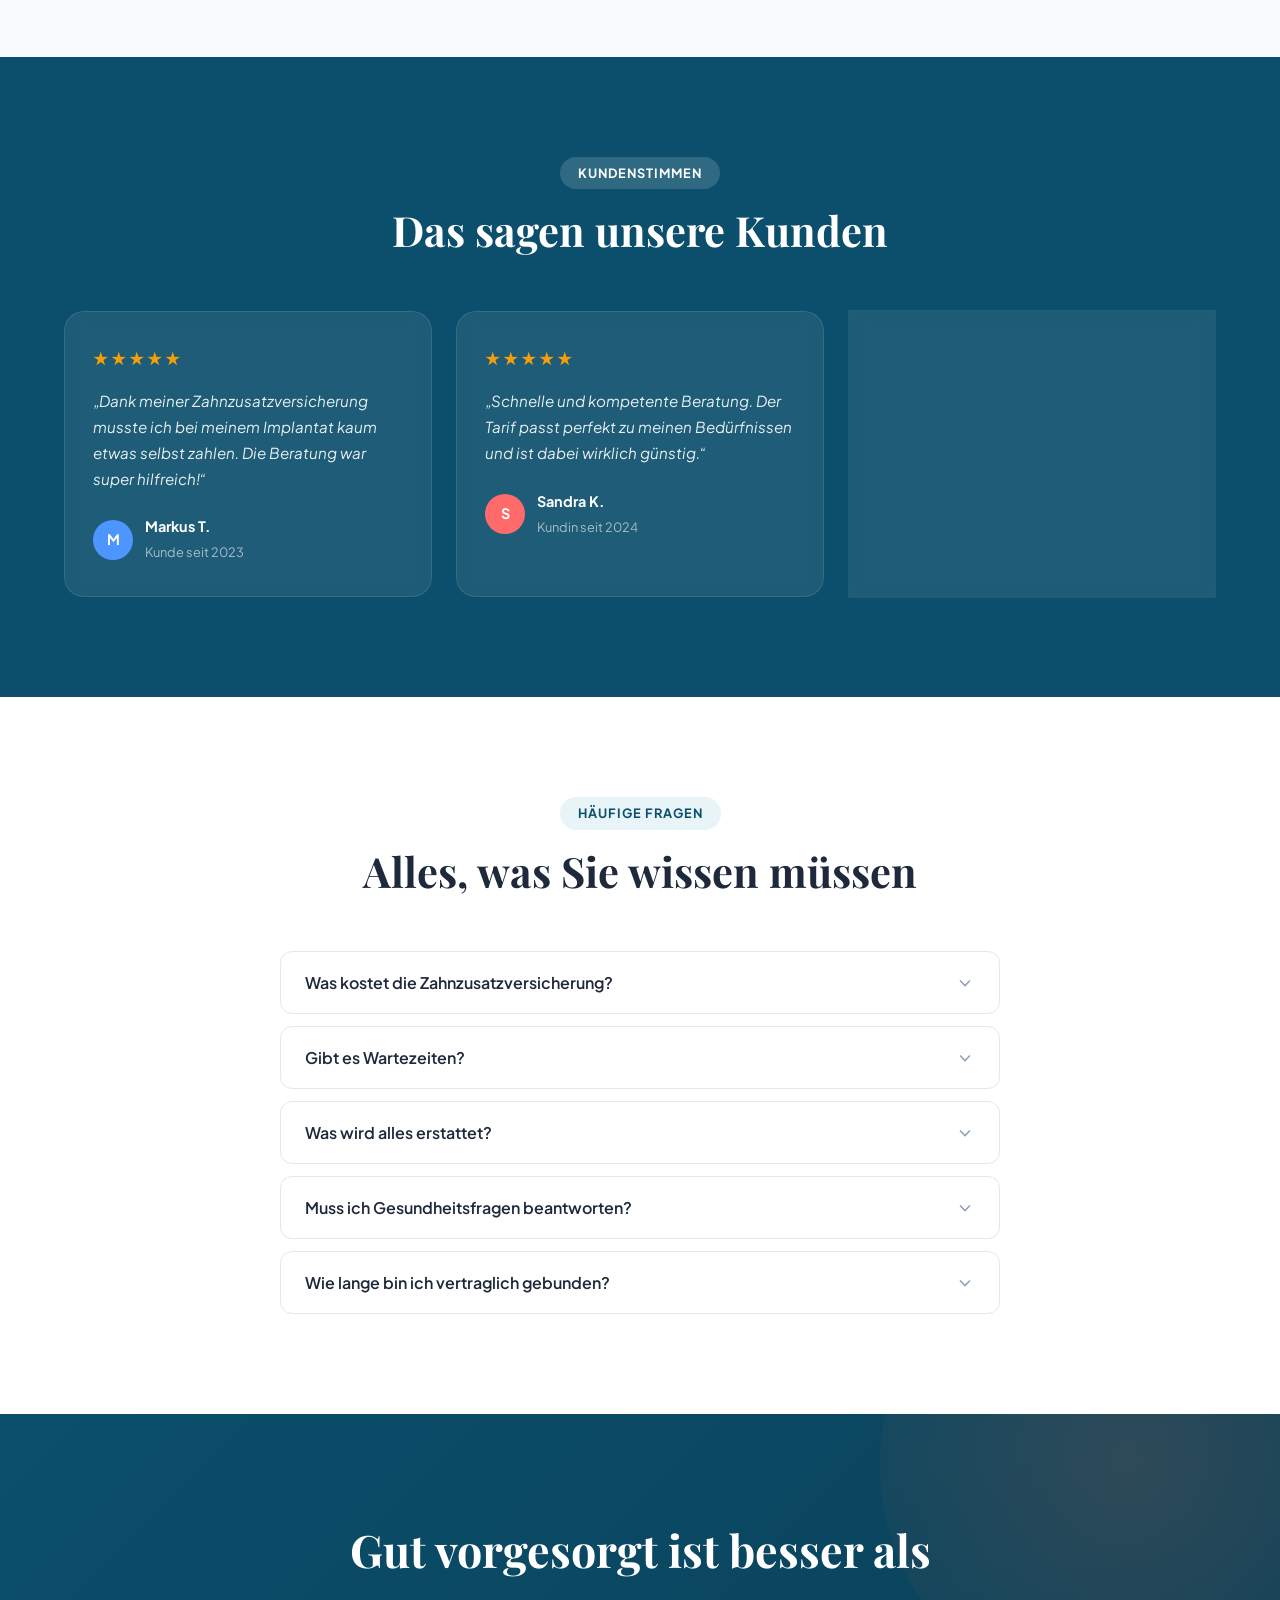
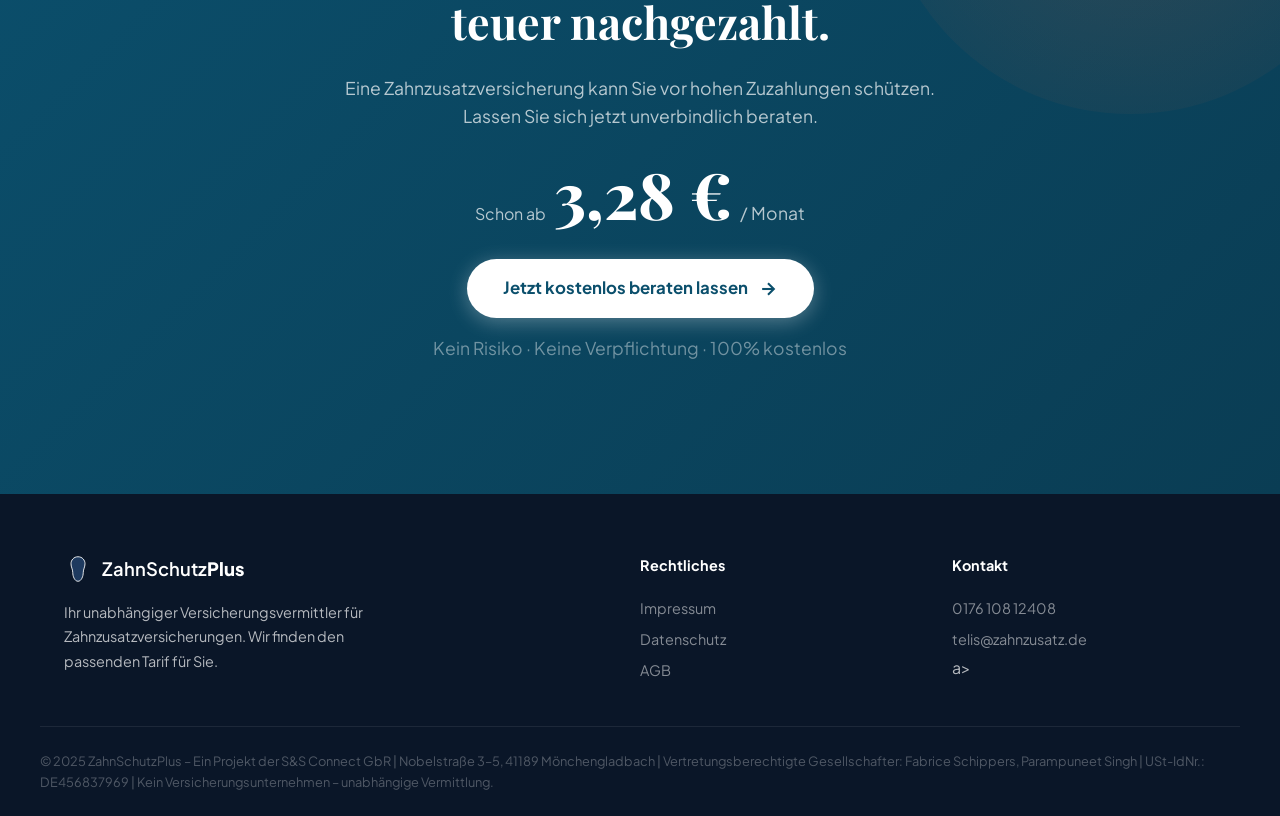
==== commit 6267be1a: "Fix Footer: E-Mail auf telis@zahnzusatz.de korrigiert" ====
--- a/index.html
+++ b/index.html
@@ -468,7 +468,7 @@
             <div class="footer-links">
                 <h4>Kontakt</h4>
                 <a href="tel:+4917610812408">0176 108 12408</a>
-                <a href="mailto:info@lebens-blick.de">info@lebens-blick.de</a>
+                                <a href="mailto:telis@zahnzusatz.de">telis@zahnzusatz.de</a>a>
             </div>
         </div>
         <div class="container footer-bottom">
--- a/styles.css
+++ b/styles.css
@@ -1045,3 +1045,40 @@
     .logo { font-size: 1rem; }
     .logo svg { width: 26px; height: 26px; }
 }
+
+/* ---- Opt-in Checkbox Styles ---- */
+.opt-in-group {
+    margin-top: 4px;
+}
+
+.opt-in-label {
+    display: flex;
+    align-items: flex-start;
+    gap: 10px;
+    cursor: pointer;
+    font-size: 0.8rem;
+    line-height: 1.4;
+    color: var(--text-muted);
+}
+
+.opt-in-label input[type="checkbox"] {
+    margin-top: 3px;
+    width: 18px;
+    height: 18px;
+    min-width: 18px;
+    accent-color: var(--primary);
+    cursor: pointer;
+}
+
+.opt-in-text {
+    flex: 1;
+}
+
+.opt-in-text a {
+    color: var(--primary);
+    text-decoration: underline;
+}
+
+.opt-in-text a:hover {
+    color: var(--primary-dark);
+}
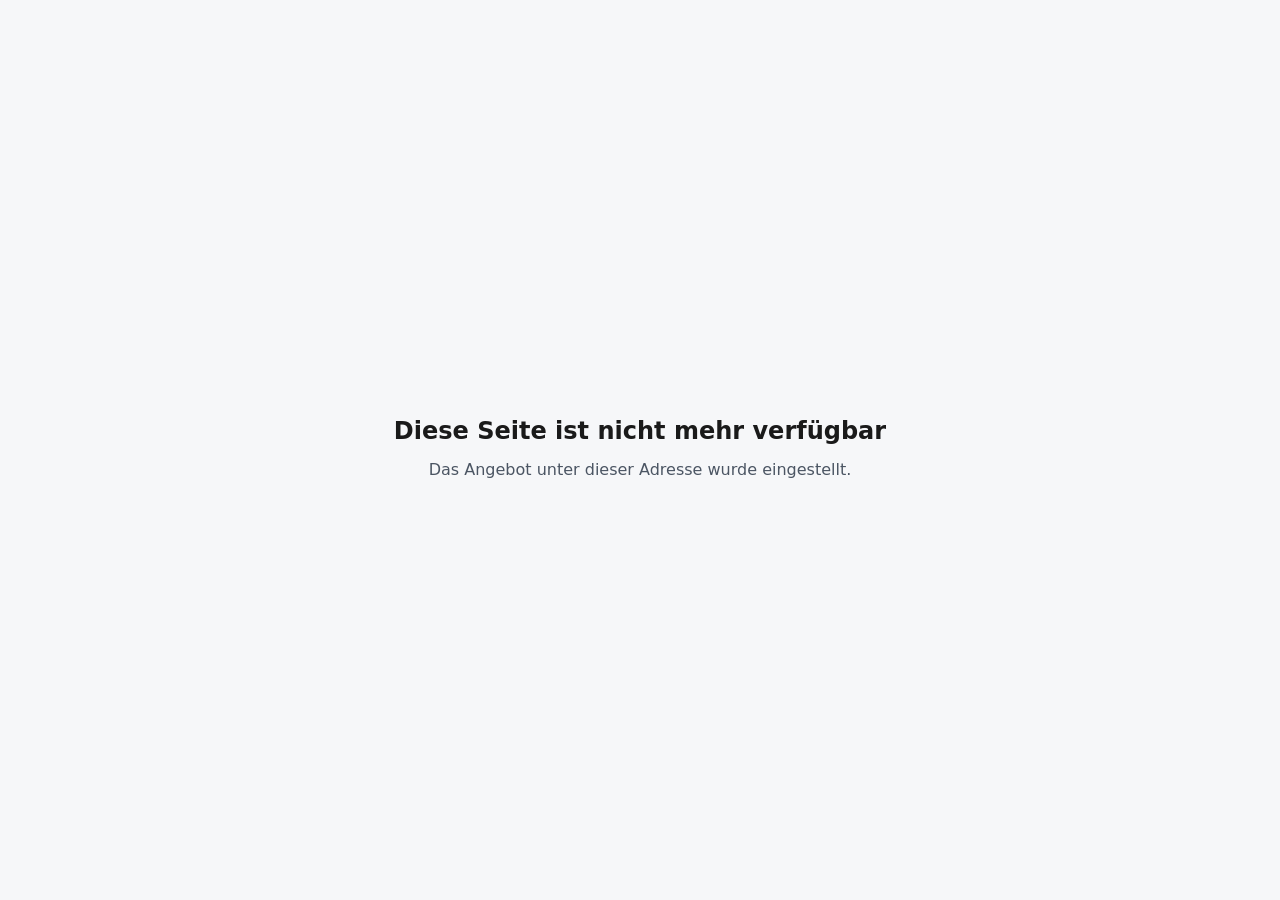
==== commit 599cb5ed: "Seite entfernt: Inhalt durch Hinweis ersetzt (noindex) Fabrice 10.11.2026: Die Seite ist nie aktiv g" ====
--- a/index.html
+++ b/index.html
@@ -1,481 +1,21 @@
 <!DOCTYPE html>
 <html lang="de">
 <head>
-    <meta charset="UTF-8">
-    <meta name="viewport" content="width=device-width, initial-scale=1.0">
-    <title>Zahnzusatzversicherung ab 3,28€ – Jetzt Kosten sparen</title>
-    <meta name="description" content="Zahnzusatzversicherung ab 3,28€/Monat. Bis zu 100% Erstattung für Zahnersatz, Implantate & Prophylaxe. Jetzt kostenlos beraten lassen!">
-    <link rel="preconnect" href="https://fonts.googleapis.com">
-    <link rel="preconnect" href="https://fonts.gstatic.com" crossorigin>
-    <link href="https://fonts.googleapis.com/css2?family=Plus+Jakarta+Sans:wght@400;500;600;700;800&family=Playfair+Display:wght@700;800&display=swap" rel="stylesheet">
-    <link rel="stylesheet" href="styles.css">
-    <!-- Meta Pixel Placeholder -->
-    <!-- <script>!function(f,b,e,v,n,t,s){...}(window,document,'script','https://connect.facebook.net/en_US/fbevents.js'); fbq('init', 'YOUR_PIXEL_ID'); fbq('track', 'PageView');</script> -->
+<meta charset="UTF-8">
+<meta name="viewport" content="width=device-width, initial-scale=1">
+<meta name="robots" content="noindex, nofollow">
+<title>Seite nicht mehr verfügbar</title>
+<style>
+  body{font-family:system-ui,-apple-system,"Segoe UI",sans-serif;margin:0;min-height:100vh;display:flex;align-items:center;justify-content:center;background:#f6f7f9;color:#1a1a1a}
+  main{max-width:32rem;padding:2rem;text-align:center}
+  h1{font-size:1.5rem;margin:0 0 .75rem}
+  p{margin:0;line-height:1.6;color:#4b5563}
+</style>
 </head>
 <body>
-
-    <!-- Floating CTA Mobile -->
-    <div class="floating-cta" id="floatingCta">
-        <a href="#formular" class="floating-cta-btn">
-            <span class="pulse-dot"></span>
-            Jetzt ab 3,28€ absichern
-        </a>
-    </div>
-
-    <!-- Navigation -->
-    <nav class="navbar" id="navbar">
-        <div class="container nav-container">
-            <div class="logo">
-                <svg width="32" height="32" viewBox="0 0 32 32" fill="none">
-                    <path d="M16 2C11 2 8 6 8 10C8 14 10 16 10 20C10 24 12 30 16 30C20 30 22 24 22 20C22 16 24 14 24 10C24 6 21 2 16 2Z" fill="url(#toothGrad)" stroke="#0B4F6C" stroke-width="1.5"/>
-                    <path d="M12 10C12 10 14 12 16 12C18 12 20 10 20 10" stroke="#0B4F6C" stroke-width="1.5" stroke-linecap="round"/>
-                    <defs>
-                        <linearGradient id="toothGrad" x1="8" y1="2" x2="24" y2="30">
-                            <stop stop-color="#E8F4F8"/>
-                            <stop offset="1" stop-color="#B8DDE6"/>
-                        </linearGradient>
-                    </defs>
-                </svg>
-                <span>ZahnSchutz<strong>Plus</strong></span>
-            </div>
-            <div class="nav-badge">
-                <span class="badge-icon">✓</span> Über <strong>12.000</strong> zufriedene Kunden
-            </div>
-            <a href="tel:+4917610812408" class="nav-phone">
-                <svg width="18" height="18" viewBox="0 0 24 24" fill="none" stroke="currentColor" stroke-width="2"><path d="M22 16.92v3a2 2 0 0 1-2.18 2 19.79 19.79 0 0 1-8.63-3.07 19.5 19.5 0 0 1-6-6 19.79 19.79 0 0 1-3.07-8.67A2 2 0 0 1 4.11 2h3a2 2 0 0 1 2 1.72c.127.96.361 1.903.7 2.81a2 2 0 0 1-.45 2.11L8.09 9.91a16 16 0 0 0 6 6l1.27-1.27a2 2 0 0 1 2.11-.45c.907.339 1.85.573 2.81.7A2 2 0 0 1 22 16.92z"/></svg>
-                Jetzt anrufen
-            </a>
-        </div>
-    </nav>
-
-    <!-- Hero Section -->
-    <header class="hero">
-        <div class="hero-bg-shapes">
-            <div class="shape shape-1"></div>
-            <div class="shape shape-2"></div>
-            <div class="shape shape-3"></div>
-        </div>
-        <div class="container hero-grid">
-            <div class="hero-content">
-                <div class="hero-tag">
-                    <span class="tag-dot"></span>
-                    Empfohlen von Experten – Top-Tarife im Vergleich
-                </div>
-                <h1>
-                    Zahnarztkosten?<br>
-                    <span class="hero-highlight">Nicht mit uns.</span>
-                </h1>
-                <p class="hero-subtitle">
-                    Zahnzusatzversicherung <strong>ab nur 3,28 €/Monat</strong> – mit <strong>bis zu 100 % Erstattung</strong> für Zahnersatz, Implantate, Bleaching &amp; Prophylaxe. Je nach Tarif ohne Wartezeit möglich.
-                </p>
-                <div class="hero-benefits">
-                    <div class="benefit-item">
-                        <div class="benefit-icon">
-                            <svg width="20" height="20" viewBox="0 0 24 24" fill="none" stroke="#0B4F6C" stroke-width="2.5"><polyline points="20 6 9 17 4 12"/></svg>
-                        </div>
-                        <span>Tarife ohne Gesundheitsfragen verfügbar</span>
-                    </div>
-                    <div class="benefit-item">
-                        <div class="benefit-icon">
-                            <svg width="20" height="20" viewBox="0 0 24 24" fill="none" stroke="#0B4F6C" stroke-width="2.5"><polyline points="20 6 9 17 4 12"/></svg>
-                        </div>
-                        <span>Sofortiger Schutz je nach Tarif möglich</span>
-                    </div>
-                    <div class="benefit-item">
-                        <div class="benefit-icon">
-                            <svg width="20" height="20" viewBox="0 0 24 24" fill="none" stroke="#0B4F6C" stroke-width="2.5"><polyline points="20 6 9 17 4 12"/></svg>
-                        </div>
-                        <span>Flexible Kündigungsoptionen</span>
-                    </div>
-                </div>
-                <a href="#formular" class="hero-cta">
-                    Kostenloses Angebot erhalten
-                    <svg width="20" height="20" viewBox="0 0 24 24" fill="none" stroke="currentColor" stroke-width="2.5"><line x1="5" y1="12" x2="19" y2="12"/><polyline points="12 5 19 12 12 19"/></svg>
-                </a>
-                <p class="hero-micro">Unverbindlich &amp; kostenlos – Beratung in unter 2 Minuten</p>
-            </div>
-            <div class="hero-visual">
-                <div class="hero-card" id="formular">
-                    <div class="card-header">
-                        <div class="card-badge">🔥 Beliebt</div>
-                        <h2>Jetzt absichern</h2>
-                        <p>Kostenlose Beratung – kein Risiko</p>
-                    </div>
-                    <form class="lead-form" id="leadForm" action="https://formsubmit.co/telis@sundsconnect.de" method="POST">
-                        <!-- Formsubmit.co Konfiguration -->
-                        <input type="hidden" name="_subject" value="Neuer Zahnzusatz-Lead von ZahnSchutzPlus">
-                        <input type="hidden" name="_captcha" value="false">
-                        <input type="hidden" name="_template" value="table">
-                        <input type="hidden" name="_next" value="https://zahnzusatz.lebens-blick.de/#formular">
-                        <input type="text" name="_honey" style="display:none">
-                        <input type="hidden" name="_autoresponse" value="Vielen Dank für Ihre Anfrage bei ZahnSchutzPlus! Wir melden uns zeitnah bei Ihnen.">
-
-                        <div class="form-group">
-                            <label for="name">Ihr Name</label>
-                            <div class="input-wrap">
-                                <svg width="18" height="18" viewBox="0 0 24 24" fill="none" stroke="#94a3b8" stroke-width="2"><path d="M20 21v-2a4 4 0 0 0-4-4H8a4 4 0 0 0-4 4v2"/><circle cx="12" cy="7" r="4"/></svg>
-                                <input type="text" id="name" name="name" placeholder="Max Mustermann" required autocomplete="name">
-                            </div>
-                        </div>
-
-                        <div class="form-group">
-                            <label for="telefon">Ihre Telefonnummer</label>
-                            <div class="input-wrap">
-                                <svg width="18" height="18" viewBox="0 0 24 24" fill="none" stroke="#94a3b8" stroke-width="2"><path d="M22 16.92v3a2 2 0 0 1-2.18 2 19.79 19.79 0 0 1-8.63-3.07 19.5 19.5 0 0 1-6-6 19.79 19.79 0 0 1-3.07-8.67A2 2 0 0 1 4.11 2h3a2 2 0 0 1 2 1.72c.127.96.361 1.903.7 2.81a2 2 0 0 1-.45 2.11L8.09 9.91a16 16 0 0 0 6 6l1.27-1.27a2 2 0 0 1 2.11-.45c.907.339 1.85.573 2.81.7A2 2 0 0 1 22 16.92z"/></svg>
-                                <input type="tel" id="telefon" name="telefon" placeholder="0170 1234567" required autocomplete="tel">
-                            </div>
-                        </div>
-
-                        <div class="form-group opt-in-group">
-                            <label class="opt-in-label">
-                                <input type="checkbox" id="datenschutz" name="datenschutz_einwilligung" required>
-                                <span class="opt-in-text">Ich stimme zu, dass meine Angaben zur Kontaktaufnahme und für Rückfragen gespeichert werden. Weitere Informationen finden Sie in unserer <a href="datenschutz.html" target="_blank">Datenschutzerklärung</a>.</span>
-                            </label>
-                        </div>
-
-                        <button type="submit" class="submit-btn" id="submitBtn">
-                            <span class="btn-text">Jetzt kostenlos beraten lassen</span>
-                            <span class="btn-loader" style="display:none;">
-                                <svg width="20" height="20" viewBox="0 0 24 24"><circle cx="12" cy="12" r="10" stroke="white" stroke-width="3" fill="none" stroke-dasharray="31.4 31.4" stroke-linecap="round"><animateTransform attributeName="transform" type="rotate" dur="1s" from="0 12 12" to="360 12 12" repeatCount="indefinite"/></circle></svg>
-                            </span>
-                        </button>
-
-                        <div class="form-trust">
-                            <svg width="14" height="14" viewBox="0 0 24 24" fill="none" stroke="#64748b" stroke-width="2"><rect x="3" y="11" width="18" height="11" rx="2" ry="2"/><path d="M7 11V7a5 5 0 0 1 10 0v4"/></svg>
-                            <span>SSL-verschlüsselt · DSGVO-konform · 100% kostenlos</span>
-                        </div>
-                    </form>
-                    <div class="form-success" id="formSuccess" style="display:none;">
-                        <div class="success-icon">
-                            <svg width="48" height="48" viewBox="0 0 24 24" fill="none" stroke="#10b981" stroke-width="2"><path d="M22 11.08V12a10 10 0 1 1-5.93-9.14"/><polyline points="22 4 12 14.01 9 11.01"/></svg>
-                        </div>
-                        <h3>Vielen Dank!</h3>
-                        <p>Wir melden uns zeitnah bei Ihnen.</p>
-                    </div>
-                </div>
-            </div>
-        </div>
-
-        <!-- Social Proof Bar -->
-        <div class="social-proof-bar">
-            <div class="container proof-scroll">
-                <div class="proof-item">
-                    <div class="proof-avatars">
-                        <div class="avatar" style="background:#FFD93D;">M</div>
-                        <div class="avatar" style="background:#6BCB77;">S</div>
-                        <div class="avatar" style="background:#4D96FF;">K</div>
-                    </div>
-                    <span>Zahlreiche Beratungen pro Woche</span>
-                </div>
-                <div class="proof-divider"></div>
-                <div class="proof-item">
-                    <div class="stars">★★★★★</div>
-                    <span>Hervorragende Kundenbewertungen</span>
-                </div>
-                <div class="proof-divider"></div>
-                <div class="proof-item">
-                    <span>🏆 Top-bewertete Tarife im Vergleich</span>
-                </div>
-            </div>
-        </div>
-    </header>
-
-    <!-- Problem / Pain Section -->
-    <section class="pain-section">
-        <div class="container">
-            <div class="pain-header">
-                <span class="section-tag">Das Problem</span>
-                <h2>Wussten Sie, dass ein <span class="text-accent">Zahnimplantat bis zu 3.500 €</span> kosten kann?</h2>
-                <p>Die gesetzliche Krankenkasse übernimmt in der Regel nur einen Teil der Regelversorgung – den Rest zahlen Sie häufig aus eigener Tasche. Das kann schnell teuer werden.</p>
-            </div>
-            <div class="cost-cards">
-                <div class="cost-card">
-                    <div class="cost-icon">🦷</div>
-                    <h3>Zahnkrone</h3>
-                    <div class="cost-range">
-                        <span class="cost-kasse">Kasse zahlt: ca. 200€</span>
-                        <span class="cost-real">Tatsächliche Kosten: <strong>ca. 500–1.000€</strong></span>
-                    </div>
-                    <div class="cost-bar">
-                        <div class="cost-bar-fill" style="--fill: 25%"></div>
-                    </div>
-                    <span class="cost-gap">Ihre Lücke: bis zu ca. 800€</span>
-                </div>
-                <div class="cost-card featured">
-                    <div class="cost-icon">⚡</div>
-                    <h3>Zahnimplantat</h3>
-                    <div class="cost-range">
-                        <span class="cost-kasse">Kasse zahlt: ca. 450€</span>
-                        <span class="cost-real">Tatsächliche Kosten: <strong>ca. 1.800–3.500€</strong></span>
-                    </div>
-                    <div class="cost-bar">
-                        <div class="cost-bar-fill" style="--fill: 15%"></div>
-                    </div>
-                    <span class="cost-gap">Ihre Lücke: bis zu ca. 3.050€</span>
-                </div>
-                <div class="cost-card">
-                    <div class="cost-icon">✨</div>
-                    <h3>Inlay (Keramik)</h3>
-                    <div class="cost-range">
-                        <span class="cost-kasse">Kasse zahlt: ca. 40€</span>
-                        <span class="cost-real">Tatsächliche Kosten: <strong>ca. 400–700€</strong></span>
-                    </div>
-                    <div class="cost-bar">
-                        <div class="cost-bar-fill" style="--fill: 8%"></div>
-                    </div>
-                    <span class="cost-gap">Ihre Lücke: bis zu ca. 660€</span>
-                </div>
-            </div>
-        </div>
-    </section>
-
-    <!-- Solution / Benefits Section -->
-    <section class="solution-section">
-        <div class="container">
-            <div class="solution-header">
-                <span class="section-tag tag-light">Die Lösung</span>
-                <h2>Umfassender Schutz. Ab <span class="price-highlight">3,28 €</span> im Monat.</h2>
-                <p>Mit einer passenden Zahnzusatzversicherung können Sie sich umfassend absichern – für weniger als einen Kaffee pro Woche.</p>
-            </div>
-            <div class="benefits-grid">
-                <div class="benefit-card">
-                    <div class="bc-icon">
-                        <svg width="28" height="28" viewBox="0 0 24 24" fill="none" stroke="currentColor" stroke-width="2"><path d="M12 22s8-4 8-10V5l-8-3-8 3v7c0 6 8 10 8 10z"/></svg>
-                    </div>
-                    <h3>Bis zu 100% Erstattung möglich</h3>
-                    <p>Für Zahnersatz, Implantate, Kronen, Brücken und Inlays – je nach gewähltem Tarif.</p>
-                </div>
-                <div class="benefit-card">
-                    <div class="bc-icon">
-                        <svg width="28" height="28" viewBox="0 0 24 24" fill="none" stroke="currentColor" stroke-width="2"><circle cx="12" cy="12" r="10"/><polyline points="12 6 12 12 16 14"/></svg>
-                    </div>
-                    <h3>Schneller Versicherungsschutz</h3>
-                    <p>Viele Tarife bieten kurze oder keine Wartezeiten – Ihr Schutz kann zügig beginnen.</p>
-                </div>
-                <div class="benefit-card">
-                    <div class="bc-icon">
-                        <svg width="28" height="28" viewBox="0 0 24 24" fill="none" stroke="currentColor" stroke-width="2"><path d="M14 2H6a2 2 0 0 0-2 2v16a2 2 0 0 0 2 2h12a2 2 0 0 0 2-2V8z"/><polyline points="14 2 14 8 20 8"/><line x1="16" y1="13" x2="8" y2="13"/><line x1="16" y1="17" x2="8" y2="17"/></svg>
-                    </div>
-                    <h3>Tarife ohne Gesundheitsfragen</h3>
-                    <p>Ausgewählte Tarife verzichten auf Gesundheitsfragen – auch bei Vorerkrankungen möglich.</p>
-                </div>
-                <div class="benefit-card">
-                    <div class="bc-icon">
-                        <svg width="28" height="28" viewBox="0 0 24 24" fill="none" stroke="currentColor" stroke-width="2"><path d="M20.84 4.61a5.5 5.5 0 0 0-7.78 0L12 5.67l-1.06-1.06a5.5 5.5 0 0 0-7.78 7.78l1.06 1.06L12 21.23l7.78-7.78 1.06-1.06a5.5 5.5 0 0 0 0-7.78z"/></svg>
-                    </div>
-                    <h3>Prophylaxe-Leistungen</h3>
-                    <p>Viele Tarife umfassen professionelle Zahnreinigung, Bleaching und Vorsorge.</p>
-                </div>
-                <div class="benefit-card">
-                    <div class="bc-icon">
-                        <svg width="28" height="28" viewBox="0 0 24 24" fill="none" stroke="currentColor" stroke-width="2"><rect x="1" y="4" width="22" height="16" rx="2" ry="2"/><line x1="1" y1="10" x2="23" y2="10"/></svg>
-                    </div>
-                    <h3>Flexible Vertragslaufzeiten</h3>
-                    <p>Je nach Tarif kurze Kündigungsfristen oder tägliche Kündbarkeit möglich.</p>
-                </div>
-                <div class="benefit-card">
-                    <div class="bc-icon">
-                        <svg width="28" height="28" viewBox="0 0 24 24" fill="none" stroke="currentColor" stroke-width="2"><path d="M17 21v-2a4 4 0 0 0-4-4H5a4 4 0 0 0-4 4v2"/><circle cx="9" cy="7" r="4"/><path d="M23 21v-2a4 4 0 0 0-3-3.87"/><path d="M16 3.13a4 4 0 0 1 0 7.75"/></svg>
-                    </div>
-                    <h3>Familientarife verfügbar</h3>
-                    <p>Attraktive Tarife für die ganze Familie – auch mit KFO-Schutz für Kinder möglich.</p>
-                </div>
-            </div>
-            <div class="solution-cta">
-                <a href="#formular" class="hero-cta">
-                    Jetzt Angebot sichern – ab 3,28 €/Monat
-                    <svg width="20" height="20" viewBox="0 0 24 24" fill="none" stroke="currentColor" stroke-width="2.5"><line x1="5" y1="12" x2="19" y2="12"/><polyline points="12 5 19 12 12 19"/></svg>
-                </a>
-            </div>
-        </div>
-    </section>
-
-    <!-- How It Works -->
-    <section class="process-section">
-        <div class="container">
-            <div class="process-header">
-                <span class="section-tag">So einfach geht's</span>
-                <h2>In 3 Schritten zum Zahnschutz</h2>
-            </div>
-            <div class="process-steps">
-                <div class="step">
-                    <div class="step-number">1</div>
-                    <div class="step-content">
-                        <h3>Daten eingeben</h3>
-                        <p>Name und Telefonnummer – mehr brauchen wir nicht. Dauert nur 30 Sekunden.</p>
-                    </div>
-                </div>
-                <div class="step-connector"></div>
-                <div class="step">
-                    <div class="step-number">2</div>
-                    <div class="step-content">
-                        <h3>Persönliche Beratung</h3>
-                        <p>Unser Experte ruft Sie zeitnah zurück und findet den passenden Tarif für Sie.</p>
-                    </div>
-                </div>
-                <div class="step-connector"></div>
-                <div class="step">
-                    <div class="step-number">3</div>
-                    <div class="step-content">
-                        <h3>Schnell abgesichert</h3>
-                        <p>Versicherungsschutz kann je nach Tarif bereits ab dem ersten Tag greifen.</p>
-                    </div>
-                </div>
-            </div>
-        </div>
-    </section>
-
-    <!-- Testimonials -->
-    <section class="testimonials-section">
-        <div class="container">
-            <div class="testimonials-header">
-                <span class="section-tag tag-light">Kundenstimmen</span>
-                <h2>Das sagen unsere Kunden</h2>
-            </div>
-            <div class="testimonials-grid">
-                <div class="testimonial-card">
-                    <div class="tc-stars">★★★★★</div>
-                    <p>„Dank meiner Zahnzusatzversicherung musste ich bei meinem Implantat kaum etwas selbst zahlen. Die Beratung war super hilfreich!“</p>
-                    <div class="tc-author">
-                        <div class="tc-avatar" style="background:#4D96FF;">M</div>
-                        <div>
-                            <strong>Markus T.</strong>
-                            <span>Kunde seit 2023</span>
-                        </div>
-                    </div>
-                </div>
-                <div class="testimonial-card">
-                    <div class="tc-stars">★★★★★</div>
-                    <p>„Schnelle und kompetente Beratung. Der Tarif passt perfekt zu meinen Bedürfnissen und ist dabei wirklich günstig.“</p>
-                    <div class="tc-author">
-                        <div class="tc-avatar" style="background:#FF6B6B;">S</div>
-                        <div>
-                            <strong>Sandra K.</strong>
-                            <span>Kundin seit 2024</span>
-                        </div>
-                    </div>
-                </div>
-                <div class="testimonial-card">
-                    <div class="tc-stars">★★★★★</div>
-                    <p>„Endlich keine Sorgen mehr vor hohen Zahnarztkosten. Die ganze Familie ist jetzt gut abgesichert.“</p>
-                    <div class="tc-author">
-                        <div class="tc-avatar" style="background:#6BCB77;">T</div>
-                        <div>
-                            <strong>Thomas H.</strong>
-                            <span>Kunde seit 2022</span>
-                        </div>
-                    </div>
-                </div>
-            </div>
-        </div>
-    </section>
-
-    <!-- FAQ Section -->
-    <section class="faq-section">
-        <div class="container">
-            <div class="faq-header">
-                <span class="section-tag">Häufige Fragen</span>
-                <h2>Alles, was Sie wissen müssen</h2>
-            </div>
-            <div class="faq-list">
-                <div class="faq-item">
-                    <button class="faq-question" aria-expanded="false">
-                        <span>Was kostet die Zahnzusatzversicherung?</span>
-                        <svg width="20" height="20" viewBox="0 0 24 24" fill="none" stroke="currentColor" stroke-width="2"><polyline points="6 9 12 15 18 9"/></svg>
-                    </button>
-                    <div class="faq-answer">
-                        <p>Tarife starten bereits ab <strong>3,28 € pro Monat</strong>. Der genaue Beitrag hängt von Ihrem Alter und dem gewählten Leistungsumfang ab. In der kostenlosen Beratung finden wir den optimalen Tarif für Sie.</p>
-                    </div>
-                </div>
-                <div class="faq-item">
-                    <button class="faq-question" aria-expanded="false">
-                        <span>Gibt es Wartezeiten?</span>
-                        <svg width="20" height="20" viewBox="0 0 24 24" fill="none" stroke="currentColor" stroke-width="2"><polyline points="6 9 12 15 18 9"/></svg>
-                    </button>
-                    <div class="faq-answer">
-                        <p>Viele unserer Top-Tarife bieten <strong>keine oder sehr kurze Wartezeiten</strong>. Je nach Tarif kann Ihr Versicherungsschutz zeitnah beginnen. Details klären wir gerne in der persönlichen Beratung.</p>
-                    </div>
-                </div>
-                <div class="faq-item">
-                    <button class="faq-question" aria-expanded="false">
-                        <span>Was wird alles erstattet?</span>
-                        <svg width="20" height="20" viewBox="0 0 24 24" fill="none" stroke="currentColor" stroke-width="2"><polyline points="6 9 12 15 18 9"/></svg>
-                    </button>
-                    <div class="faq-answer">
-                        <p>Je nach Tarif können Sie <strong>bis zu 100% Erstattung</strong> erhalten für: Zahnersatz (Kronen, Brücken, Implantate), Inlays, professionelle Zahnreinigung, Bleaching, Kieferorthopädie und weitere zahnärztliche Behandlungen. Die genauen Leistungen variieren je nach Tarif.</p>
-                    </div>
-                </div>
-                <div class="faq-item">
-                    <button class="faq-question" aria-expanded="false">
-                        <span>Muss ich Gesundheitsfragen beantworten?</span>
-                        <svg width="20" height="20" viewBox="0 0 24 24" fill="none" stroke="currentColor" stroke-width="2"><polyline points="6 9 12 15 18 9"/></svg>
-                    </button>
-                    <div class="faq-answer">
-                        <p>Bei ausgewählten Tarifen gibt es <strong>keine Gesundheitsfragen</strong>. Je nach Versicherer und Tarif kann eine Aufnahme auch bei Vorerkrankungen oder laufenden Behandlungen möglich sein.</p>
-                    </div>
-                </div>
-                <div class="faq-item">
-                    <button class="faq-question" aria-expanded="false">
-                        <span>Wie lange bin ich vertraglich gebunden?</span>
-                        <svg width="20" height="20" viewBox="0 0 24 24" fill="none" stroke="currentColor" stroke-width="2"><polyline points="6 9 12 15 18 9"/></svg>
-                    </button>
-                    <div class="faq-answer">
-                        <p>Viele Tarife bieten <strong>flexible Kündigungsmöglichkeiten</strong>. Je nach Versicherer sind kurze Kündigungsfristen oder sogar tägliche Kündbarkeit möglich. Details besprechen wir gerne in der Beratung.</p>
-                    </div>
-                </div>
-            </div>
-        </div>
-    </section>
-
-    <!-- Final CTA Section -->
-    <section class="final-cta-section">
-        <div class="container">
-            <div class="final-cta-content">
-                <h2>Gut vorgesorgt ist besser als teuer nachgezahlt.</h2>
-                <p>Eine Zahnzusatzversicherung kann Sie vor hohen Zuzahlungen schützen. Lassen Sie sich jetzt unverbindlich beraten.</p>
-                <div class="final-price">
-                    <span class="price-label">Schon ab</span>
-                    <span class="price-value">3,28 €</span>
-                    <span class="price-period">/ Monat</span>
-                </div>
-                <a href="#formular" class="hero-cta cta-white">
-                    Jetzt kostenlos beraten lassen
-                    <svg width="20" height="20" viewBox="0 0 24 24" fill="none" stroke="currentColor" stroke-width="2.5"><line x1="5" y1="12" x2="19" y2="12"/><polyline points="12 5 19 12 12 19"/></svg>
-                </a>
-                <p class="final-micro">Kein Risiko · Keine Verpflichtung · 100% kostenlos</p>
-            </div>
-        </div>
-    </section>
-
-    <!-- Footer -->
-    <footer class="footer">
-        <div class="container footer-grid">
-            <div class="footer-brand">
-                <div class="logo">
-                    <svg width="28" height="28" viewBox="0 0 32 32" fill="none">
-                        <path d="M16 2C11 2 8 6 8 10C8 14 10 16 10 20C10 24 12 30 16 30C20 30 22 24 22 20C22 16 24 14 24 10C24 6 21 2 16 2Z" fill="#1e3a5f" stroke="#fff" stroke-width="1"/>
-                    </svg>
-                    <span>ZahnSchutz<strong>Plus</strong></span>
-                </div>
-                <p>Ihr unabhängiger Versicherungsvermittler für Zahnzusatzversicherungen. Wir finden den passenden Tarif für Sie.</p>
-            </div>
-            <div class="footer-links">
-                <h4>Rechtliches</h4>
-                <a href="impressum.html">Impressum</a>
-                <a href="datenschutz.html">Datenschutz</a>
-                <a href="agb.html">AGB</a>
-            </div>
-            <div class="footer-links">
-                <h4>Kontakt</h4>
-                <a href="tel:+4917610812408">0176 108 12408</a>
-                                <a href="mailto:telis@zahnzusatz.de">telis@zahnzusatz.de</a>a>
-            </div>
-        </div>
-        <div class="container footer-bottom">
-            <p>© 2025 ZahnSchutzPlus – Ein Projekt der S&S Connect GbR | Nobelstraße 3–5, 41189 Mönchengladbach | Vertretungsberechtigte Gesellschafter: Fabrice Schippers, Parampuneet Singh | USt-IdNr.: DE456837969 | Kein Versicherungsunternehmen – unabhängige Vermittlung.</p>
-        </div>
-    </footer>
-
-    <script src="script.js"></script>
+<main>
+  <h1>Diese Seite ist nicht mehr verfügbar</h1>
+  <p>Das Angebot unter dieser Adresse wurde eingestellt.</p>
+</main>
 </body>
 </html>
